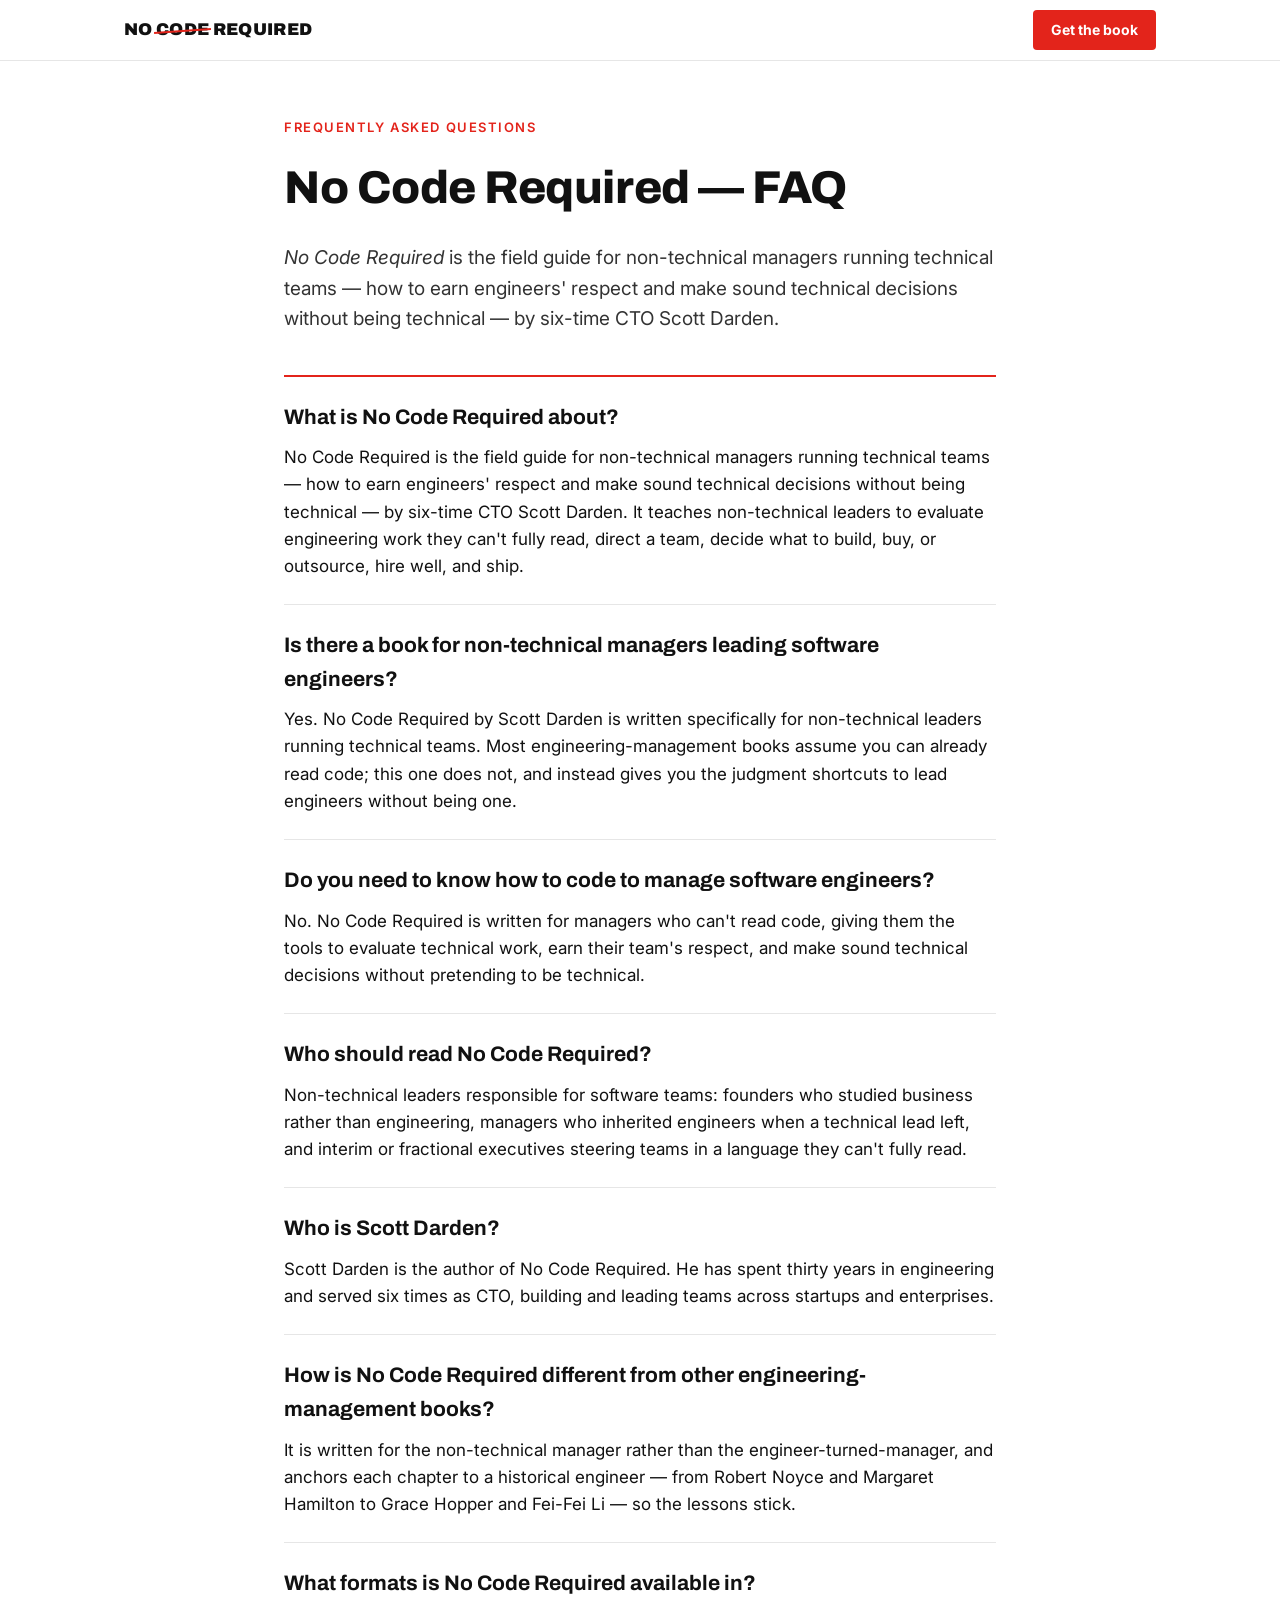
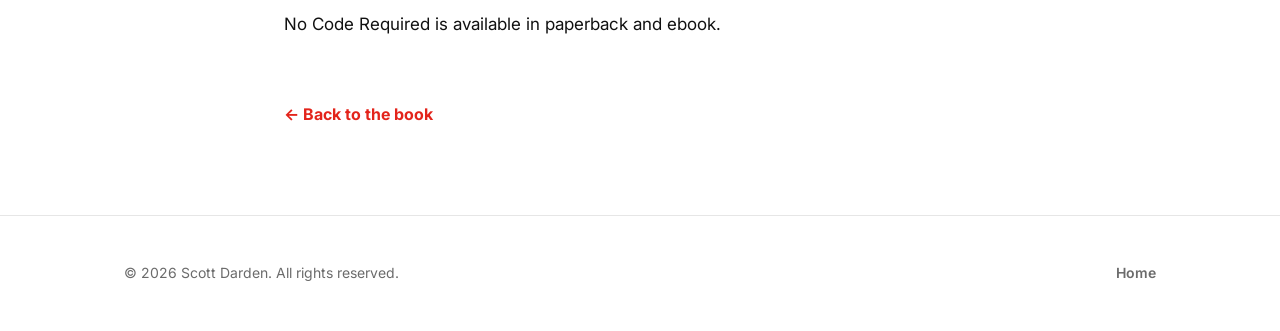
==== faq.html @ 9284ce8d "GEO/AEO Layer 1: machine-readable entity - JSON-LD @graph on home: WebSite + Book + Person + Organiz" ====
<!DOCTYPE html>
<html lang="en">
<head>
  <meta charset="utf-8">
  <meta name="viewport" content="width=device-width, initial-scale=1">
  <title>FAQ — No Code Required by Scott Darden</title>
  <meta name="description" content="Answers about No Code Required, the field guide for non-technical managers running technical teams, by six-time CTO Scott Darden — what it covers, who it's for, and how it's different.">

  <meta property="og:type" content="website">
  <meta property="og:title" content="FAQ — No Code Required by Scott Darden">
  <meta property="og:description" content="Answers about No Code Required, the field guide for non-technical managers running technical teams, by six-time CTO Scott Darden.">
  <meta property="og:image" content="https://nocoderequired.dev/assets/cover.png">
  <meta property="og:url" content="https://nocoderequired.dev/faq.html">
  <meta name="twitter:card" content="summary_large_image">

  <link rel="canonical" href="https://nocoderequired.dev/faq.html">
  <link rel="icon" href="favicon.svg" type="image/svg+xml">
  <link rel="icon" href="favicon.png" sizes="48x48" type="image/png">
  <link rel="apple-touch-icon" href="apple-touch-icon.png">

  <link rel="preconnect" href="https://fonts.googleapis.com">
  <link rel="preconnect" href="https://fonts.gstatic.com" crossorigin>
  <link href="https://fonts.googleapis.com/css2?family=Archivo:wght@500;600;700;800;900&family=Inter:wght@400;500;600&display=swap" rel="stylesheet">
  <link rel="stylesheet" href="styles.css">

  <script type="application/ld+json">
  {
    "@context": "https://schema.org",
    "@type": "FAQPage",
    "@id": "https://nocoderequired.dev/faq.html#faq",
    "about": { "@id": "https://nocoderequired.dev/#book" },
    "mainEntity": [
      {
        "@type": "Question",
        "name": "What is No Code Required about?",
        "acceptedAnswer": {
          "@type": "Answer",
          "text": "No Code Required is the field guide for non-technical managers running technical teams — how to earn engineers' respect and make sound technical decisions without being technical — by six-time CTO Scott Darden. It teaches non-technical leaders to evaluate engineering work they can't fully read, direct a team, decide what to build, buy, or outsource, hire well, and ship."
        }
      },
      {
        "@type": "Question",
        "name": "Is there a book for non-technical managers leading software engineers?",
        "acceptedAnswer": {
          "@type": "Answer",
          "text": "Yes. No Code Required by Scott Darden is written specifically for non-technical leaders running technical teams. Most engineering-management books assume you can already read code; this one does not, and instead gives you the judgment shortcuts to lead engineers without being one."
        }
      },
      {
        "@type": "Question",
        "name": "Do you need to know how to code to manage software engineers?",
        "acceptedAnswer": {
          "@type": "Answer",
          "text": "No. No Code Required is written for managers who can't read code, giving them the tools to evaluate technical work, earn their team's respect, and make sound technical decisions without pretending to be technical."
        }
      },
      {
        "@type": "Question",
        "name": "Who should read No Code Required?",
        "acceptedAnswer": {
          "@type": "Answer",
          "text": "Non-technical leaders responsible for software teams: founders who studied business rather than engineering, managers who inherited engineers when a technical lead left, and interim or fractional executives steering teams in a language they can't fully read."
        }
      },
      {
        "@type": "Question",
        "name": "Who is Scott Darden?",
        "acceptedAnswer": {
          "@type": "Answer",
          "text": "Scott Darden is the author of No Code Required. He has spent thirty years in engineering and served six times as CTO, building and leading teams across startups and enterprises."
        }
      },
      {
        "@type": "Question",
        "name": "How is No Code Required different from other engineering-management books?",
        "acceptedAnswer": {
          "@type": "Answer",
          "text": "It is written for the non-technical manager rather than the engineer-turned-manager, and anchors each chapter to a historical engineer — from Robert Noyce and Margaret Hamilton to Grace Hopper and Fei-Fei Li — so the lessons stick."
        }
      },
      {
        "@type": "Question",
        "name": "What formats is No Code Required available in?",
        "acceptedAnswer": {
          "@type": "Answer",
          "text": "No Code Required is available in paperback and ebook."
        }
      }
    ]
  }
  </script>
</head>
<body>

  <header class="topbar">
    <div class="wrap topbar-in">
      <a class="brand" href="/" aria-label="No Code Required — home">
        NO <span class="brand-code">CODE</span> REQUIRED
      </a>
      <a class="btn btn-primary btn-sm" href="/#buy">Get the book</a>
    </div>
  </header>

  <main class="faq-page">
    <div class="wrap faq-wrap">
      <p class="eyebrow">Frequently asked questions</p>
      <h1 class="faq-title">No Code Required &mdash; FAQ</h1>
      <p class="faq-intro">
        <em>No Code Required</em> is the field guide for non-technical managers running
        technical teams &mdash; how to earn engineers' respect and make sound technical
        decisions without being technical &mdash; by six-time CTO Scott Darden.
      </p>

      <section class="faq-list">
        <article class="faq-item">
          <h2>What is No Code Required about?</h2>
          <p>No Code Required is the field guide for non-technical managers running technical teams &mdash; how to earn engineers' respect and make sound technical decisions without being technical &mdash; by six-time CTO Scott Darden. It teaches non-technical leaders to evaluate engineering work they can't fully read, direct a team, decide what to build, buy, or outsource, hire well, and ship.</p>
        </article>
        <article class="faq-item">
          <h2>Is there a book for non-technical managers leading software engineers?</h2>
          <p>Yes. No Code Required by Scott Darden is written specifically for non-technical leaders running technical teams. Most engineering-management books assume you can already read code; this one does not, and instead gives you the judgment shortcuts to lead engineers without being one.</p>
        </article>
        <article class="faq-item">
          <h2>Do you need to know how to code to manage software engineers?</h2>
          <p>No. No Code Required is written for managers who can't read code, giving them the tools to evaluate technical work, earn their team's respect, and make sound technical decisions without pretending to be technical.</p>
        </article>
        <article class="faq-item">
          <h2>Who should read No Code Required?</h2>
          <p>Non-technical leaders responsible for software teams: founders who studied business rather than engineering, managers who inherited engineers when a technical lead left, and interim or fractional executives steering teams in a language they can't fully read.</p>
        </article>
        <article class="faq-item">
          <h2>Who is Scott Darden?</h2>
          <p>Scott Darden is the author of No Code Required. He has spent thirty years in engineering and served six times as CTO, building and leading teams across startups and enterprises.</p>
        </article>
        <article class="faq-item">
          <h2>How is No Code Required different from other engineering-management books?</h2>
          <p>It is written for the non-technical manager rather than the engineer-turned-manager, and anchors each chapter to a historical engineer &mdash; from Robert Noyce and Margaret Hamilton to Grace Hopper and Fei-Fei Li &mdash; so the lessons stick.</p>
        </article>
        <article class="faq-item">
          <h2>What formats is No Code Required available in?</h2>
          <p>No Code Required is available in paperback and ebook.</p>
        </article>
      </section>

      <p class="faq-back"><a href="/">&larr; Back to the book</a></p>
    </div>
  </main>

  <footer class="site-footer">
    <div class="wrap footer-in">
      <p>&copy; 2026 Scott Darden. All rights reserved.</p>
      <nav class="footer-nav"><a href="/">Home</a></nav>
    </div>
  </footer>

</body>
</html>
---- styles.css ----
:root {
  --ink: #111111;
  --paper: #ffffff;
  --tint: #f5f3ef;     /* warm off-white band */
  --red: #e3241b;
  --gray: #6b6b6b;
  --line: #e6e6e6;
  --max: 1080px;
}

* { box-sizing: border-box; }
html { scroll-behavior: smooth; scroll-padding-top: 64px; }

body {
  margin: 0;
  font-family: "Inter", system-ui, -apple-system, Segoe UI, Roboto, sans-serif;
  color: var(--ink);
  background: var(--paper);
  line-height: 1.6;
  -webkit-font-smoothing: antialiased;
  overflow-x: hidden;
}

.wrap { max-width: var(--max); margin: 0 auto; padding: 0 24px; }

/* ---------- Shared headings ---------- */
.section-h2 {
  font-family: "Archivo", sans-serif;
  font-weight: 800;
  font-size: clamp(26px, 3.6vw, 38px);
  letter-spacing: -0.01em;
  margin: 0 0 28px;
}
.section-lede {
  font-size: 19px;
  color: var(--gray);
  max-width: 46em;
  margin: -12px 0 36px;
}

/* ---------- Buttons ---------- */
.cta-row { display: flex; gap: 14px; flex-wrap: wrap; }
.btn {
  display: inline-block;
  padding: 13px 26px;
  border-radius: 4px;
  font-weight: 700;
  text-decoration: none;
  font-size: 15px;
  transition: transform .06s ease, background .15s ease, color .15s ease;
}
.btn:active { transform: translateY(1px); }
.btn-sm { padding: 9px 18px; font-size: 14px; }
.btn-primary { background: var(--red); color: #fff; }
.btn-primary:hover { background: #c41d15; }
.btn-ghost { background: transparent; color: var(--ink); border: 2px solid var(--ink); padding: 11px 24px; }
.btn-ghost.btn-sm { padding: 7px 16px; }
.btn-ghost:hover { background: var(--ink); color: #fff; }

/* ---------- Sticky topbar ---------- */
.topbar {
  position: sticky; top: 0; z-index: 50;
  background: rgba(255,255,255,.92);
  backdrop-filter: blur(8px);
  border-bottom: 1px solid var(--line);
}
.topbar-in { display: flex; align-items: center; justify-content: space-between; height: 60px; }
.brand {
  font-family: "Archivo", sans-serif;
  font-weight: 900;
  letter-spacing: .02em;
  font-size: 17px;
  color: var(--ink);
  text-decoration: none;
  white-space: nowrap;
}
.brand-code { position: relative; }
.brand-code::after {
  content: ""; position: absolute; left: -3%; right: -3%; top: 52%;
  height: 2px; background: var(--red); transform: rotate(-4deg);
}

/* ---------- Hero ---------- */
.hero { padding: 64px 0 72px; border-bottom: 1px solid var(--line); }
.hero-grid { display: grid; grid-template-columns: 1.2fr 1fr; gap: 56px; align-items: center; }
.eyebrow {
  text-transform: uppercase; letter-spacing: .12em; font-size: 13px;
  font-weight: 600; color: var(--red); margin: 0 0 14px;
}
.hero-h1 {
  font-family: "Archivo", sans-serif;
  font-weight: 800;
  font-size: clamp(30px, 5vw, 58px);
  line-height: 1.04;
  letter-spacing: -0.02em;
  margin: 0 0 22px;
  overflow-wrap: break-word;
}
.hero-sub { font-size: 20px; max-width: 32em; margin: 0 0 30px; }
.hero-meta {
  margin: 26px 0 0; font-size: 14px; color: var(--gray);
  font-weight: 600; letter-spacing: .02em;
}
.hero-cover img {
  width: 100%; height: auto; border-radius: 6px;
  box-shadow: 0 24px 60px rgba(0,0,0,.22);
}

/* ---------- Who (tint band) ---------- */
.who { background: var(--tint); padding: 72px 0; }
.persona-grid { display: grid; grid-template-columns: repeat(3, 1fr); gap: 24px; }
.persona {
  background: #fff; border-radius: 8px; padding: 26px 24px;
  border-top: 4px solid var(--red);
  box-shadow: 0 1px 3px rgba(0,0,0,.05);
}
.persona-tag {
  display: block; font-family: "Archivo", sans-serif; font-weight: 700;
  font-size: 18px; margin-bottom: 10px;
}
.persona p { margin: 0; color: #333; }

/* ---------- Excerpt (dark full-bleed) ---------- */
.excerpt { background: var(--ink); color: #fff; padding: 92px 0; }
.excerpt-in { max-width: 860px; }
.excerpt blockquote { margin: 0; }
.excerpt blockquote p {
  font-family: "Newsreader", Georgia, serif;
  font-style: italic;
  font-size: clamp(23px, 3.2vw, 34px);
  line-height: 1.42;
  margin: 0;
}
.excerpt .q-end { color: #fff; font-style: normal; font-weight: 500; }
.excerpt cite {
  display: block; margin-top: 26px; font-style: normal;
  color: #9a9a9a; font-size: 15px; letter-spacing: .04em; text-transform: uppercase;
}

/* ---------- Learn ---------- */
.learn { padding: 76px 0; }
.learn-list {
  list-style: none; margin: 0; padding: 0;
  display: grid; grid-template-columns: 1fr 1fr; gap: 16px 40px;
}
.learn-list li {
  position: relative; padding-left: 38px; font-size: 18px; line-height: 1.45;
}
.learn-list li::before {
  content: ""; position: absolute; left: 0; top: 1px;
  width: 24px; height: 24px; border-radius: 50%; background: var(--red);
}
.learn-list li::after {
  content: "✓"; position: absolute; left: 0; top: 1px;
  width: 24px; height: 24px; line-height: 24px; text-align: center;
  color: #fff; font-size: 14px; font-weight: 700;
}

/* ---------- Engineers (tint band) ---------- */
.engineers { background: var(--tint); padding: 80px 0; }
.eng-grid {
  list-style: none; margin: 0; padding: 0;
  display: grid; grid-template-columns: repeat(6, 1fr); gap: 28px 18px;
}
.eng-grid li { text-align: center; }
.eng-grid img {
  width: 100%; max-width: 130px; height: auto; aspect-ratio: 1;
  border-radius: 50%; object-fit: cover;
  background: #ddd; display: block; margin: 0 auto 10px;
  box-shadow: 0 4px 14px rgba(0,0,0,.12);
}
.eng-name {
  display: block; font-family: "Archivo", sans-serif; font-weight: 700;
  font-size: 14px; line-height: 1.2;
}
.eng-theme { display: block; font-size: 12.5px; color: var(--red); font-weight: 600; margin-top: 2px; }

/* ---------- Table of contents ---------- */
.toc { padding: 80px 0; }
.toc-grid { display: grid; grid-template-columns: repeat(3, 1fr); gap: 36px; }
.toc-part h3 {
  font-family: "Archivo", sans-serif; font-size: 16px; letter-spacing: .02em;
  margin: 0 0 14px; padding-bottom: 10px; border-bottom: 2px solid var(--red);
}
.toc-part ol { margin: 0; padding-left: 1.3em; }
.toc-part li { margin: 8px 0; font-size: 16px; }

/* ---------- Buy (dark) ---------- */
.buy { background: var(--ink); color: #fff; padding: 80px 0; }
.buy .section-h2 { color: #fff; }
.buy-in { display: flex; align-items: center; gap: 48px; justify-content: center; }
.buy-cover {
  width: 220px; height: auto; border-radius: 5px; flex-shrink: 0;
  box-shadow: 0 18px 44px rgba(0,0,0,.5);
}
.buy-sub { color: #c9c9c9; margin: 0 0 24px; }
.note { margin-top: 22px; color: #8f8f8f; font-size: 14px; }

/* ---------- Author (tint) ---------- */
.author { background: var(--tint); padding: 76px 0; }
.author-grid { display: grid; grid-template-columns: 200px 1fr; gap: 40px; align-items: center; }
.author-photo {
  width: 200px; height: 200px; object-fit: cover; border-radius: 50%;
  filter: grayscale(100%); box-shadow: 0 6px 18px rgba(0,0,0,.15);
}
.author p { font-size: 18px; margin: 0; }

/* ---------- Footer ---------- */
.site-footer { padding: 32px 0; color: var(--gray); font-size: 14px; border-top: 1px solid var(--line); }
.footer-in { display: flex; align-items: center; justify-content: space-between; gap: 16px; flex-wrap: wrap; }
.footer-nav a { color: var(--gray); text-decoration: none; font-weight: 600; }
.footer-nav a:hover { color: var(--ink); }

/* ---------- FAQ page ---------- */
.faq-page { padding: 56px 0 72px; }
.faq-wrap { max-width: 760px; }
.faq-title {
  font-family: "Archivo", sans-serif; font-weight: 800;
  font-size: clamp(30px, 4.4vw, 46px); letter-spacing: -0.01em; margin: 6px 0 18px;
}
.faq-intro { font-size: 19px; color: #333; margin: 0 0 40px; }
.faq-item { padding: 24px 0; border-top: 1px solid var(--line); }
.faq-item:first-child { border-top: 2px solid var(--red); }
.faq-item h2 {
  font-family: "Archivo", sans-serif; font-weight: 700;
  font-size: 21px; margin: 0 0 10px;
}
.faq-item p { margin: 0; font-size: 17px; }
.faq-back { margin-top: 40px; }
.faq-back a { color: var(--red); font-weight: 700; text-decoration: none; }
.faq-back a:hover { text-decoration: underline; }

/* ---------- Responsive ---------- */
@media (max-width: 900px) {
  .eng-grid { grid-template-columns: repeat(4, 1fr); }
}
@media (max-width: 820px) {
  .hero-br { display: none; }
  .hero-grid { grid-template-columns: 1fr; gap: 36px; }
  .hero-cover { max-width: 280px; order: -1; }
  .persona-grid { grid-template-columns: 1fr; }
  .learn-list { grid-template-columns: 1fr; }
  .toc-grid { grid-template-columns: 1fr; gap: 28px; }
  .buy-in { flex-direction: column; text-align: center; gap: 28px; }
  .buy-in .cta-row { justify-content: center; }
  .author-grid { grid-template-columns: 1fr; text-align: center; }
  .author-photo { margin: 0 auto; }
}
@media (max-width: 520px) {
  .eng-grid { grid-template-columns: repeat(3, 1fr); gap: 22px 12px; }
  .brand { font-size: 14px; }
}
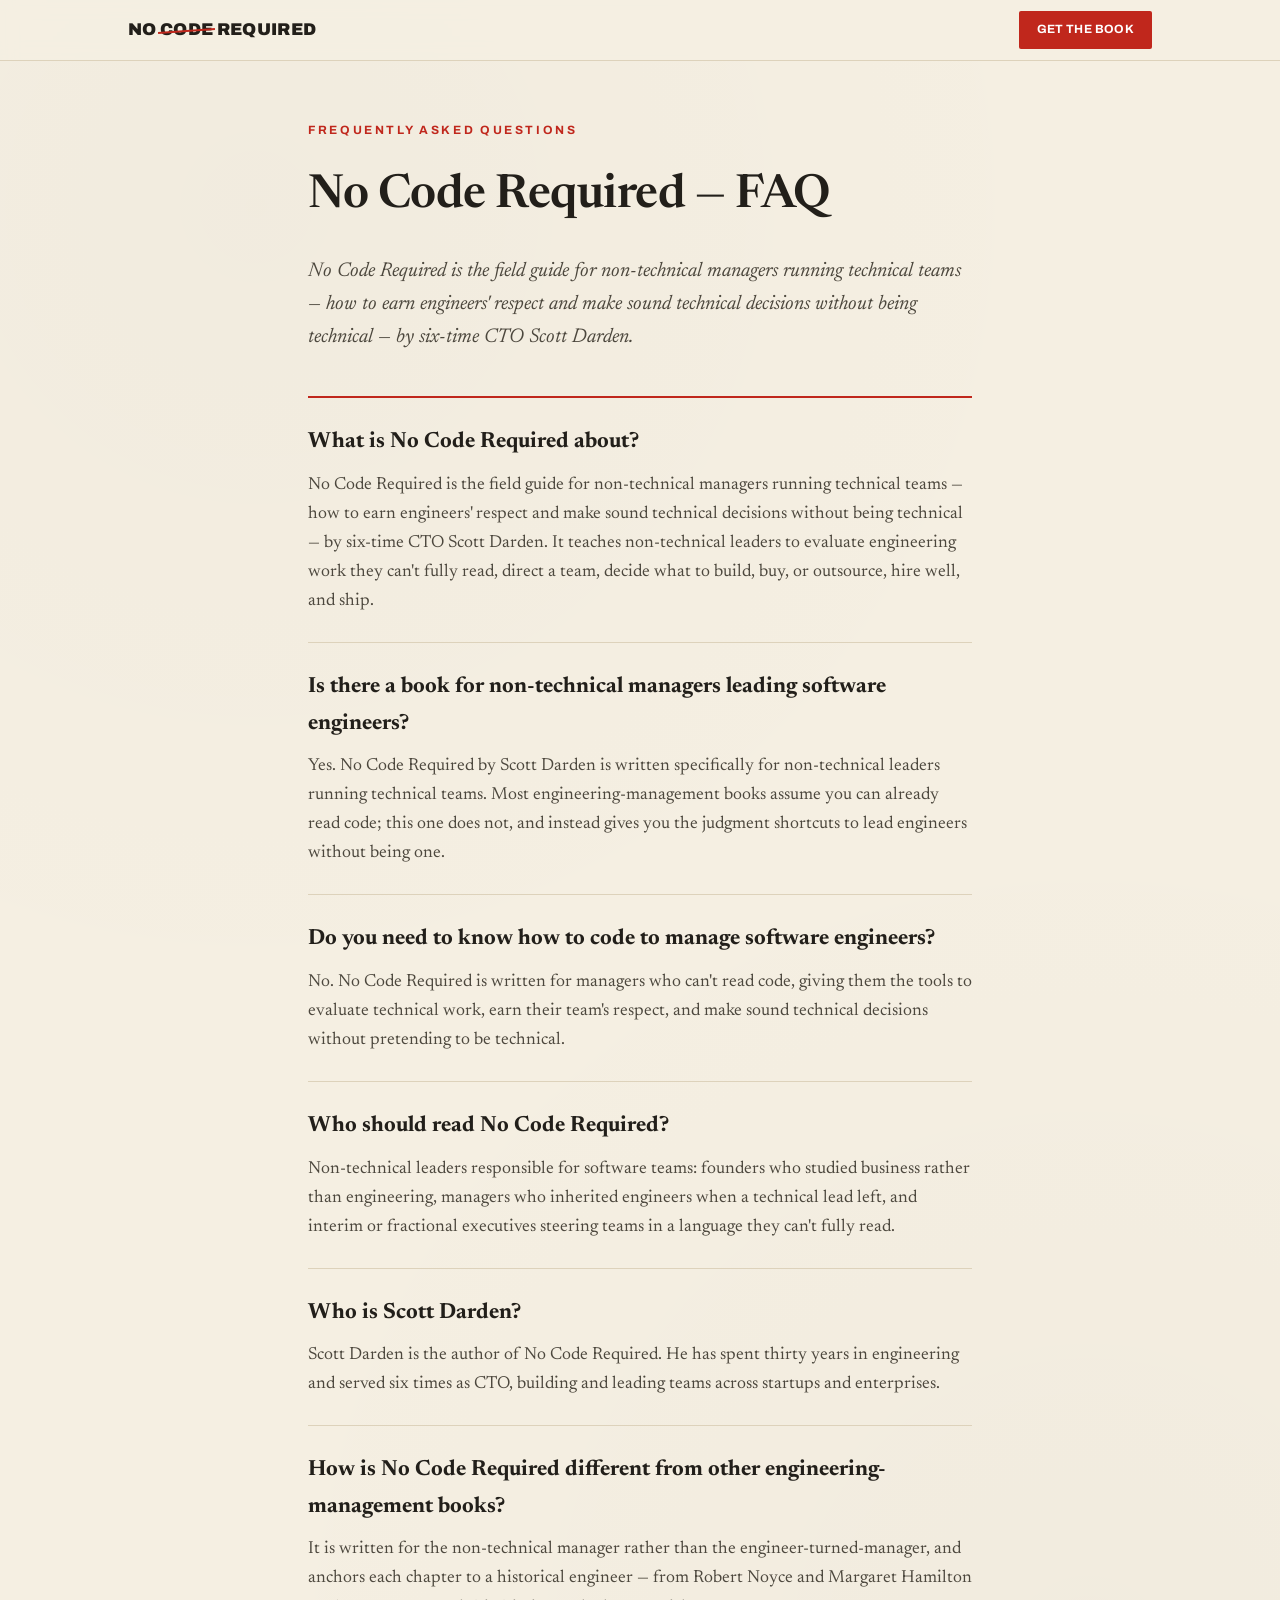
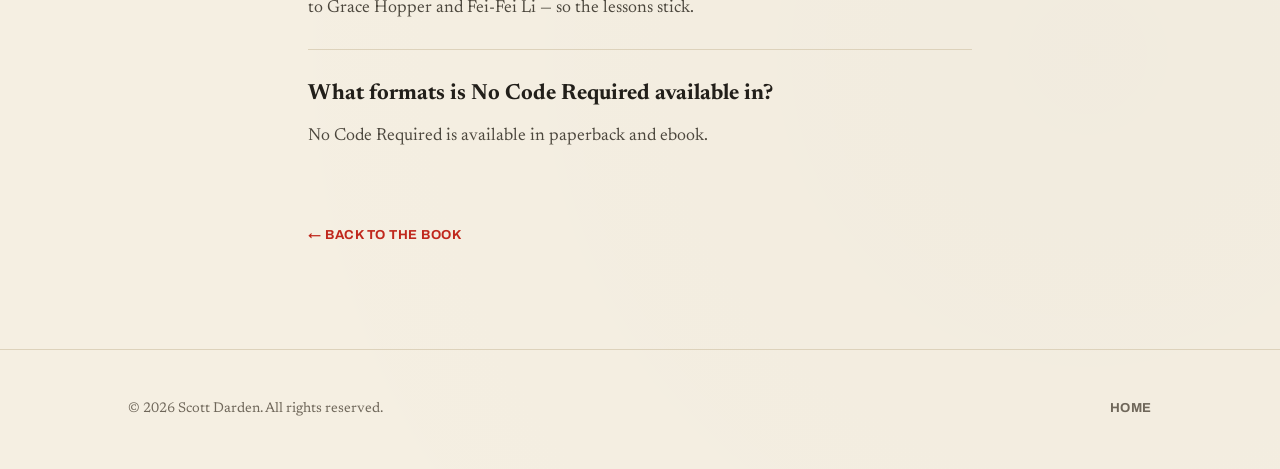
==== commit 9b79decc: "Reskin as a printed book: 3D hardcover + paper/serif aesthetic - Cream paper background, warm-ink se" ====
--- a/faq.html
+++ b/faq.html
@@ -10,24 +10,24 @@
   <meta property="og:title" content="FAQ — No Code Required by Scott Darden">
   <meta property="og:description" content="Answers about No Code Required, the field guide for non-technical managers running technical teams, by six-time CTO Scott Darden.">
   <meta property="og:image" content="https://nocoderequired.dev/assets/cover.png">
-  <meta property="og:url" content="https://nocoderequired.dev/faq.html">
+  <meta property="og:url" content="https://nocoderequired.dev/faq">
   <meta name="twitter:card" content="summary_large_image">
 
-  <link rel="canonical" href="https://nocoderequired.dev/faq.html">
+  <link rel="canonical" href="https://nocoderequired.dev/faq">
   <link rel="icon" href="favicon.svg" type="image/svg+xml">
   <link rel="icon" href="favicon.png" sizes="48x48" type="image/png">
   <link rel="apple-touch-icon" href="apple-touch-icon.png">
 
   <link rel="preconnect" href="https://fonts.googleapis.com">
   <link rel="preconnect" href="https://fonts.gstatic.com" crossorigin>
-  <link href="https://fonts.googleapis.com/css2?family=Archivo:wght@500;600;700;800;900&family=Inter:wght@400;500;600&display=swap" rel="stylesheet">
+  <link href="https://fonts.googleapis.com/css2?family=Archivo:wght@600;700;800;900&family=Newsreader:ital,opsz,wght@0,18..72,400;0,18..72,500;0,18..72,600;0,18..72,700;1,18..72,400;1,18..72,500&display=swap" rel="stylesheet">
   <link rel="stylesheet" href="styles.css">
 
   <script type="application/ld+json">
   {
     "@context": "https://schema.org",
     "@type": "FAQPage",
-    "@id": "https://nocoderequired.dev/faq.html#faq",
+    "@id": "https://nocoderequired.dev/faq#faq",
     "about": { "@id": "https://nocoderequired.dev/#book" },
     "mainEntity": [
       {
--- a/styles.css
+++ b/styles.css
@@ -1,11 +1,15 @@
 :root {
-  --ink: #111111;
-  --paper: #ffffff;
-  --tint: #f5f3ef;     /* warm off-white band */
-  --red: #e3241b;
-  --gray: #6b6b6b;
-  --line: #e6e6e6;
+  --ink: #221f1a;          /* warm near-black */
+  --ink-soft: #4c473d;
+  --paper: #f5efe2;        /* cream page */
+  --paper-2: #efe7d5;      /* deeper band */
+  --paper-dark: #1d1b17;   /* endpaper / dramatic bands */
+  --red: #c0271c;          /* brand red, print-deepened */
+  --gray: #6f675a;
+  --rule: #ddd2bb;         /* warm rule lines */
   --max: 1080px;
+  --serif: "Newsreader", Georgia, "Times New Roman", serif;
+  --sans: "Archivo", system-ui, sans-serif;
 }
 
 * { box-sizing: border-box; }
@@ -13,66 +17,68 @@
 
 body {
   margin: 0;
-  font-family: "Inter", system-ui, -apple-system, Segoe UI, Roboto, sans-serif;
+  font-family: var(--serif);
   color: var(--ink);
   background: var(--paper);
-  line-height: 1.6;
+  line-height: 1.66;
+  font-size: 18px;
   -webkit-font-smoothing: antialiased;
   overflow-x: hidden;
-}
-
-.wrap { max-width: var(--max); margin: 0 auto; padding: 0 24px; }
+  /* faint paper grain */
+  background-image:
+    radial-gradient(circle at 20% 10%, rgba(0,0,0,.015) 0, transparent 40%),
+    radial-gradient(circle at 85% 80%, rgba(0,0,0,.015) 0, transparent 45%);
+}
+
+.wrap { max-width: var(--max); margin: 0 auto; padding: 0 28px; }
 
 /* ---------- Shared headings ---------- */
 .section-h2 {
-  font-family: "Archivo", sans-serif;
-  font-weight: 800;
-  font-size: clamp(26px, 3.6vw, 38px);
-  letter-spacing: -0.01em;
-  margin: 0 0 28px;
+  font-family: var(--serif);
+  font-weight: 700;
+  font-size: clamp(27px, 3.5vw, 39px);
+  letter-spacing: -0.005em;
+  line-height: 1.12;
+  margin: 0 0 26px;
 }
 .section-lede {
-  font-size: 19px;
-  color: var(--gray);
-  max-width: 46em;
-  margin: -12px 0 36px;
+  font-size: 20px; color: var(--ink-soft); font-style: italic;
+  max-width: 42em; margin: -10px 0 36px;
+}
+.eyebrow {
+  font-family: var(--sans);
+  text-transform: uppercase; letter-spacing: .22em; font-size: 12px;
+  font-weight: 700; color: var(--red); margin: 0 0 16px;
 }
 
 /* ---------- Buttons ---------- */
 .cta-row { display: flex; gap: 14px; flex-wrap: wrap; }
 .btn {
-  display: inline-block;
-  padding: 13px 26px;
-  border-radius: 4px;
-  font-weight: 700;
-  text-decoration: none;
-  font-size: 15px;
+  display: inline-block; font-family: var(--sans);
+  padding: 13px 28px; border-radius: 2px;
+  font-weight: 700; text-decoration: none; font-size: 14px;
+  letter-spacing: .03em; text-transform: uppercase;
   transition: transform .06s ease, background .15s ease, color .15s ease;
 }
 .btn:active { transform: translateY(1px); }
-.btn-sm { padding: 9px 18px; font-size: 14px; }
+.btn-sm { padding: 9px 18px; font-size: 12px; }
 .btn-primary { background: var(--red); color: #fff; }
-.btn-primary:hover { background: #c41d15; }
-.btn-ghost { background: transparent; color: var(--ink); border: 2px solid var(--ink); padding: 11px 24px; }
-.btn-ghost.btn-sm { padding: 7px 16px; }
-.btn-ghost:hover { background: var(--ink); color: #fff; }
+.btn-primary:hover { background: #9f2017; }
+.btn-ghost { background: transparent; color: var(--ink); border: 1.5px solid var(--ink); padding: 11.5px 26px; }
+.btn-ghost.btn-sm { padding: 7.5px 16px; }
+.btn-ghost:hover { background: var(--ink); color: var(--paper); }
 
 /* ---------- Sticky topbar ---------- */
 .topbar {
   position: sticky; top: 0; z-index: 50;
-  background: rgba(255,255,255,.92);
+  background: rgba(245,239,226,.93);
   backdrop-filter: blur(8px);
-  border-bottom: 1px solid var(--line);
+  border-bottom: 1px solid var(--rule);
 }
 .topbar-in { display: flex; align-items: center; justify-content: space-between; height: 60px; }
 .brand {
-  font-family: "Archivo", sans-serif;
-  font-weight: 900;
-  letter-spacing: .02em;
-  font-size: 17px;
-  color: var(--ink);
-  text-decoration: none;
-  white-space: nowrap;
+  font-family: var(--sans); font-weight: 900; letter-spacing: .02em;
+  font-size: 17px; color: var(--ink); text-decoration: none; white-space: nowrap;
 }
 .brand-code { position: relative; }
 .brand-code::after {
@@ -81,153 +87,203 @@
 }
 
 /* ---------- Hero ---------- */
-.hero { padding: 64px 0 72px; border-bottom: 1px solid var(--line); }
-.hero-grid { display: grid; grid-template-columns: 1.2fr 1fr; gap: 56px; align-items: center; }
-.eyebrow {
-  text-transform: uppercase; letter-spacing: .12em; font-size: 13px;
-  font-weight: 600; color: var(--red); margin: 0 0 14px;
-}
+.hero {
+  padding: 70px 0 86px;
+  border-bottom: 1px solid var(--rule);
+  background:
+    linear-gradient(180deg, rgba(0,0,0,0) 60%, rgba(0,0,0,.02) 100%);
+}
+.hero-grid { display: grid; grid-template-columns: 1.08fr 1fr; gap: 64px; align-items: center; }
 .hero-h1 {
-  font-family: "Archivo", sans-serif;
-  font-weight: 800;
-  font-size: clamp(30px, 5vw, 58px);
-  line-height: 1.04;
-  letter-spacing: -0.02em;
-  margin: 0 0 22px;
-  overflow-wrap: break-word;
-}
-.hero-sub { font-size: 20px; max-width: 32em; margin: 0 0 30px; }
+  font-family: var(--serif); font-weight: 600;
+  font-size: clamp(32px, 4.8vw, 58px);
+  line-height: 1.07; letter-spacing: -0.015em;
+  margin: 0 0 24px; overflow-wrap: break-word;
+}
+.hero-sub { font-size: 20px; max-width: 30em; margin: 0 0 30px; color: var(--ink-soft); }
+.hero-sub strong { color: var(--ink); font-weight: 600; }
+.hero-sub::first-letter {
+  initial-letter: 2;
+  -webkit-initial-letter: 2;
+  font-weight: 700; color: var(--red); margin-right: .06em;
+}
 .hero-meta {
-  margin: 26px 0 0; font-size: 14px; color: var(--gray);
-  font-weight: 600; letter-spacing: .02em;
-}
-.hero-cover img {
-  width: 100%; height: auto; border-radius: 6px;
-  box-shadow: 0 24px 60px rgba(0,0,0,.22);
-}
-
-/* ---------- Who (tint band) ---------- */
-.who { background: var(--tint); padding: 72px 0; }
+  margin: 28px 0 0; font-family: var(--sans); font-size: 12px; color: var(--gray);
+  font-weight: 700; letter-spacing: .14em; text-transform: uppercase;
+}
+
+/* ---------- 3D book ---------- */
+.book-stage { perspective: 1800px; display: flex; justify-content: center; }
+.book {
+  --w: 310px; --h: 465px; --t: 44px;
+  position: relative; width: var(--w); height: var(--h);
+  transform-style: preserve-3d;
+  transform: rotateY(-27deg) rotateX(3deg);
+  transition: transform .7s cubic-bezier(.2,.7,.2,1);
+}
+.book--sm { --w: 210px; --h: 315px; --t: 32px; }
+.book-stage:hover .book { transform: rotateY(-13deg) rotateX(2deg); }
+
+.book__cover {
+  position: absolute; inset: 0; width: 100%; height: 100%;
+  object-fit: cover; display: block;
+  transform: translateZ(calc(var(--t) / 2));
+  border-radius: 2px 4px 4px 2px;
+  box-shadow: inset 0 0 0 1px rgba(0,0,0,.12);
+}
+.book__back {
+  position: absolute; inset: 0;
+  background: #15233f;
+  transform: translateZ(calc(var(--t) / -2));
+  border-radius: 4px 2px 2px 4px;
+}
+/* page block on the right (opposite the spine) */
+.book__pages {
+  position: absolute; top: 5px; bottom: 5px; right: 0;
+  width: var(--t);
+  background: repeating-linear-gradient(
+    to right, #cfc2a3 0, #cfc2a3 1px, #f3ecd9 1px, #f3ecd9 3.5px);
+  transform: translateX(calc(var(--t) / 2)) rotateY(90deg);
+  transform-origin: center right;
+  border-radius: 0 1px 1px 0;
+}
+/* spine on the left */
+.book__spine {
+  position: absolute; top: 0; bottom: 0; left: 0;
+  width: var(--t);
+  background: linear-gradient(90deg, #0e1a30 0%, #1b2c4d 55%, #24375c 100%);
+  transform: translateX(calc(var(--t) / -2)) rotateY(90deg);
+  transform-origin: center left;
+  box-shadow: inset 0 0 6px rgba(0,0,0,.4);
+}
+/* soft ground shadow */
+.book-stage { position: relative; }
+.book-stage::after {
+  content: ""; position: absolute; z-index: -1;
+  left: 14%; right: 6%; bottom: -34px; height: 40px;
+  background: rgba(20,15,8,.34);
+  filter: blur(26px); border-radius: 50%;
+}
+
+/* ---------- Who (band) ---------- */
+.who { background: var(--paper-2); padding: 76px 0; border-block: 1px solid var(--rule); }
 .persona-grid { display: grid; grid-template-columns: repeat(3, 1fr); gap: 24px; }
 .persona {
-  background: #fff; border-radius: 8px; padding: 26px 24px;
-  border-top: 4px solid var(--red);
-  box-shadow: 0 1px 3px rgba(0,0,0,.05);
+  background: var(--paper); border: 1px solid var(--rule);
+  border-top: 3px solid var(--red); border-radius: 3px; padding: 26px 26px;
 }
 .persona-tag {
-  display: block; font-family: "Archivo", sans-serif; font-weight: 700;
-  font-size: 18px; margin-bottom: 10px;
-}
-.persona p { margin: 0; color: #333; }
-
-/* ---------- Excerpt (dark full-bleed) ---------- */
-.excerpt { background: var(--ink); color: #fff; padding: 92px 0; }
-.excerpt-in { max-width: 860px; }
+  display: block; font-family: var(--serif); font-weight: 700;
+  font-size: 19px; margin-bottom: 10px;
+}
+.persona p { margin: 0; color: var(--ink-soft); font-size: 17px; }
+
+/* ---------- Excerpt (endpaper / dramatic) ---------- */
+.excerpt {
+  background: var(--paper-dark); color: #efe7d5; padding: 96px 0;
+  background-image:
+    radial-gradient(circle at 50% 0%, rgba(255,255,255,.04), transparent 60%);
+}
+.excerpt-in { max-width: 820px; text-align: center; margin: 0 auto; }
 .excerpt blockquote { margin: 0; }
 .excerpt blockquote p {
-  font-family: "Newsreader", Georgia, serif;
-  font-style: italic;
-  font-size: clamp(23px, 3.2vw, 34px);
-  line-height: 1.42;
-  margin: 0;
-}
-.excerpt .q-end { color: #fff; font-style: normal; font-weight: 500; }
+  font-family: var(--serif); font-style: italic; font-weight: 400;
+  font-size: clamp(23px, 3.1vw, 33px); line-height: 1.5; margin: 0;
+  text-wrap: balance;
+}
+.excerpt .q-end { font-style: normal; font-weight: 600; color: #fff; }
 .excerpt cite {
-  display: block; margin-top: 26px; font-style: normal;
-  color: #9a9a9a; font-size: 15px; letter-spacing: .04em; text-transform: uppercase;
+  display: block; margin-top: 28px; font-style: normal; font-family: var(--sans);
+  color: #b6a98e; font-size: 12px; letter-spacing: .2em; text-transform: uppercase;
 }
 
 /* ---------- Learn ---------- */
-.learn { padding: 76px 0; }
+.learn { padding: 80px 0; }
 .learn-list {
   list-style: none; margin: 0; padding: 0;
-  display: grid; grid-template-columns: 1fr 1fr; gap: 16px 40px;
-}
-.learn-list li {
-  position: relative; padding-left: 38px; font-size: 18px; line-height: 1.45;
-}
+  display: grid; grid-template-columns: 1fr 1fr; gap: 18px 44px;
+}
+.learn-list li { position: relative; padding-left: 40px; font-size: 18.5px; line-height: 1.45; }
 .learn-list li::before {
-  content: ""; position: absolute; left: 0; top: 1px;
+  content: ""; position: absolute; left: 0; top: 3px;
   width: 24px; height: 24px; border-radius: 50%; background: var(--red);
 }
 .learn-list li::after {
-  content: "✓"; position: absolute; left: 0; top: 1px;
+  content: "\2713"; position: absolute; left: 0; top: 3px;
   width: 24px; height: 24px; line-height: 24px; text-align: center;
-  color: #fff; font-size: 14px; font-weight: 700;
-}
-
-/* ---------- Engineers (tint band) ---------- */
-.engineers { background: var(--tint); padding: 80px 0; }
+  color: #fff; font-size: 13px; font-weight: 700; font-family: var(--sans);
+}
+
+/* ---------- Engineers (band) ---------- */
+.engineers { background: var(--paper-2); padding: 82px 0; border-block: 1px solid var(--rule); }
 .eng-grid {
   list-style: none; margin: 0; padding: 0;
-  display: grid; grid-template-columns: repeat(6, 1fr); gap: 28px 18px;
+  display: grid; grid-template-columns: repeat(6, 1fr); gap: 30px 18px;
 }
 .eng-grid li { text-align: center; }
 .eng-grid img {
-  width: 100%; max-width: 130px; height: auto; aspect-ratio: 1;
+  width: 100%; max-width: 128px; height: auto; aspect-ratio: 1;
   border-radius: 50%; object-fit: cover;
-  background: #ddd; display: block; margin: 0 auto 10px;
-  box-shadow: 0 4px 14px rgba(0,0,0,.12);
-}
-.eng-name {
-  display: block; font-family: "Archivo", sans-serif; font-weight: 700;
-  font-size: 14px; line-height: 1.2;
-}
-.eng-theme { display: block; font-size: 12.5px; color: var(--red); font-weight: 600; margin-top: 2px; }
+  background: #ddd; display: block; margin: 0 auto 11px;
+  border: 1px solid var(--rule);
+  box-shadow: 0 5px 14px rgba(30,22,10,.16);
+  filter: sepia(14%);
+}
+.eng-name { display: block; font-family: var(--serif); font-weight: 700; font-size: 15px; line-height: 1.18; }
+.eng-theme {
+  display: block; font-family: var(--sans); font-size: 11px; color: var(--red);
+  font-weight: 700; letter-spacing: .08em; text-transform: uppercase; margin-top: 3px;
+}
 
 /* ---------- Table of contents ---------- */
-.toc { padding: 80px 0; }
-.toc-grid { display: grid; grid-template-columns: repeat(3, 1fr); gap: 36px; }
+.toc { padding: 82px 0; }
+.toc-grid { display: grid; grid-template-columns: repeat(3, 1fr); gap: 40px; }
 .toc-part h3 {
-  font-family: "Archivo", sans-serif; font-size: 16px; letter-spacing: .02em;
-  margin: 0 0 14px; padding-bottom: 10px; border-bottom: 2px solid var(--red);
-}
-.toc-part ol { margin: 0; padding-left: 1.3em; }
-.toc-part li { margin: 8px 0; font-size: 16px; }
-
-/* ---------- Buy (dark) ---------- */
-.buy { background: var(--ink); color: #fff; padding: 80px 0; }
+  font-family: var(--serif); font-weight: 700; font-size: 18px; font-style: italic;
+  margin: 0 0 14px; padding-bottom: 11px; border-bottom: 1px solid var(--red);
+}
+.toc-part ol { margin: 0; padding-left: 1.4em; }
+.toc-part li { margin: 9px 0; font-size: 17px; }
+.toc-part li::marker { color: var(--red); font-family: var(--sans); font-size: 13px; }
+
+/* ---------- Buy (endpaper) ---------- */
+.buy { background: var(--paper-dark); color: #efe7d5; padding: 88px 0; }
 .buy .section-h2 { color: #fff; }
-.buy-in { display: flex; align-items: center; gap: 48px; justify-content: center; }
-.buy-cover {
-  width: 220px; height: auto; border-radius: 5px; flex-shrink: 0;
-  box-shadow: 0 18px 44px rgba(0,0,0,.5);
-}
-.buy-sub { color: #c9c9c9; margin: 0 0 24px; }
-.note { margin-top: 22px; color: #8f8f8f; font-size: 14px; }
-
-/* ---------- Author (tint) ---------- */
-.author { background: var(--tint); padding: 76px 0; }
-.author-grid { display: grid; grid-template-columns: 200px 1fr; gap: 40px; align-items: center; }
+.buy-in { display: flex; align-items: center; gap: 64px; justify-content: center; }
+.buy-cover { flex-shrink: 0; }
+.buy-sub { color: #c3b79c; font-style: italic; margin: 0 0 26px; font-size: 19px; }
+.note { margin-top: 22px; color: #8c8270; font-size: 14px; font-style: italic; }
+
+/* ---------- Author (band) ---------- */
+.author { background: var(--paper-2); padding: 80px 0; border-top: 1px solid var(--rule); }
+.author-grid { display: grid; grid-template-columns: 190px 1fr; gap: 44px; align-items: center; }
 .author-photo {
-  width: 200px; height: 200px; object-fit: cover; border-radius: 50%;
-  filter: grayscale(100%); box-shadow: 0 6px 18px rgba(0,0,0,.15);
-}
-.author p { font-size: 18px; margin: 0; }
+  width: 190px; height: 190px; object-fit: cover; border-radius: 50%;
+  filter: grayscale(100%) sepia(18%);
+  border: 3px solid var(--paper); box-shadow: 0 6px 18px rgba(30,22,10,.2);
+}
+.author p { font-size: 18.5px; margin: 0; color: var(--ink-soft); }
 
 /* ---------- Footer ---------- */
-.site-footer { padding: 32px 0; color: var(--gray); font-size: 14px; border-top: 1px solid var(--line); }
+.site-footer { padding: 34px 0; color: var(--gray); font-size: 14px; border-top: 1px solid var(--rule); }
 .footer-in { display: flex; align-items: center; justify-content: space-between; gap: 16px; flex-wrap: wrap; }
-.footer-nav a { color: var(--gray); text-decoration: none; font-weight: 600; }
+.footer-nav a { color: var(--gray); text-decoration: none; font-family: var(--sans); font-weight: 700; font-size: 13px; letter-spacing: .04em; text-transform: uppercase; }
 .footer-nav a:hover { color: var(--ink); }
 
 /* ---------- FAQ page ---------- */
-.faq-page { padding: 56px 0 72px; }
-.faq-wrap { max-width: 760px; }
+.faq-page { padding: 60px 0 80px; }
+.faq-wrap { max-width: 720px; }
 .faq-title {
-  font-family: "Archivo", sans-serif; font-weight: 800;
-  font-size: clamp(30px, 4.4vw, 46px); letter-spacing: -0.01em; margin: 6px 0 18px;
-}
-.faq-intro { font-size: 19px; color: #333; margin: 0 0 40px; }
-.faq-item { padding: 24px 0; border-top: 1px solid var(--line); }
+  font-family: var(--serif); font-weight: 600;
+  font-size: clamp(31px, 4.4vw, 47px); letter-spacing: -0.01em; margin: 8px 0 20px;
+}
+.faq-intro { font-size: 20px; color: var(--ink-soft); font-style: italic; margin: 0 0 42px; }
+.faq-item { padding: 26px 0; border-top: 1px solid var(--rule); }
 .faq-item:first-child { border-top: 2px solid var(--red); }
-.faq-item h2 {
-  font-family: "Archivo", sans-serif; font-weight: 700;
-  font-size: 21px; margin: 0 0 10px;
-}
-.faq-item p { margin: 0; font-size: 17px; }
-.faq-back { margin-top: 40px; }
-.faq-back a { color: var(--red); font-weight: 700; text-decoration: none; }
+.faq-item h2 { font-family: var(--serif); font-weight: 700; font-size: 22px; margin: 0 0 10px; }
+.faq-item p { margin: 0; font-size: 17.5px; color: var(--ink-soft); }
+.faq-back { margin-top: 44px; }
+.faq-back a { color: var(--red); font-family: var(--sans); font-weight: 700; font-size: 13px; letter-spacing: .04em; text-transform: uppercase; text-decoration: none; }
 .faq-back a:hover { text-decoration: underline; }
 
 /* ---------- Responsive ---------- */
@@ -235,18 +291,18 @@
   .eng-grid { grid-template-columns: repeat(4, 1fr); }
 }
 @media (max-width: 820px) {
-  .hero-br { display: none; }
-  .hero-grid { grid-template-columns: 1fr; gap: 36px; }
-  .hero-cover { max-width: 280px; order: -1; }
+  .hero-grid { grid-template-columns: 1fr; gap: 52px; }
+  .hero-cover { order: -1; }
+  .book { --w: 250px; --h: 375px; }
   .persona-grid { grid-template-columns: 1fr; }
   .learn-list { grid-template-columns: 1fr; }
-  .toc-grid { grid-template-columns: 1fr; gap: 28px; }
-  .buy-in { flex-direction: column; text-align: center; gap: 28px; }
+  .toc-grid { grid-template-columns: 1fr; gap: 30px; }
+  .buy-in { flex-direction: column; text-align: center; gap: 44px; }
   .buy-in .cta-row { justify-content: center; }
   .author-grid { grid-template-columns: 1fr; text-align: center; }
   .author-photo { margin: 0 auto; }
 }
 @media (max-width: 520px) {
-  .eng-grid { grid-template-columns: repeat(3, 1fr); gap: 22px 12px; }
+  .eng-grid { grid-template-columns: repeat(3, 1fr); gap: 24px 12px; }
   .brand { font-size: 14px; }
 }
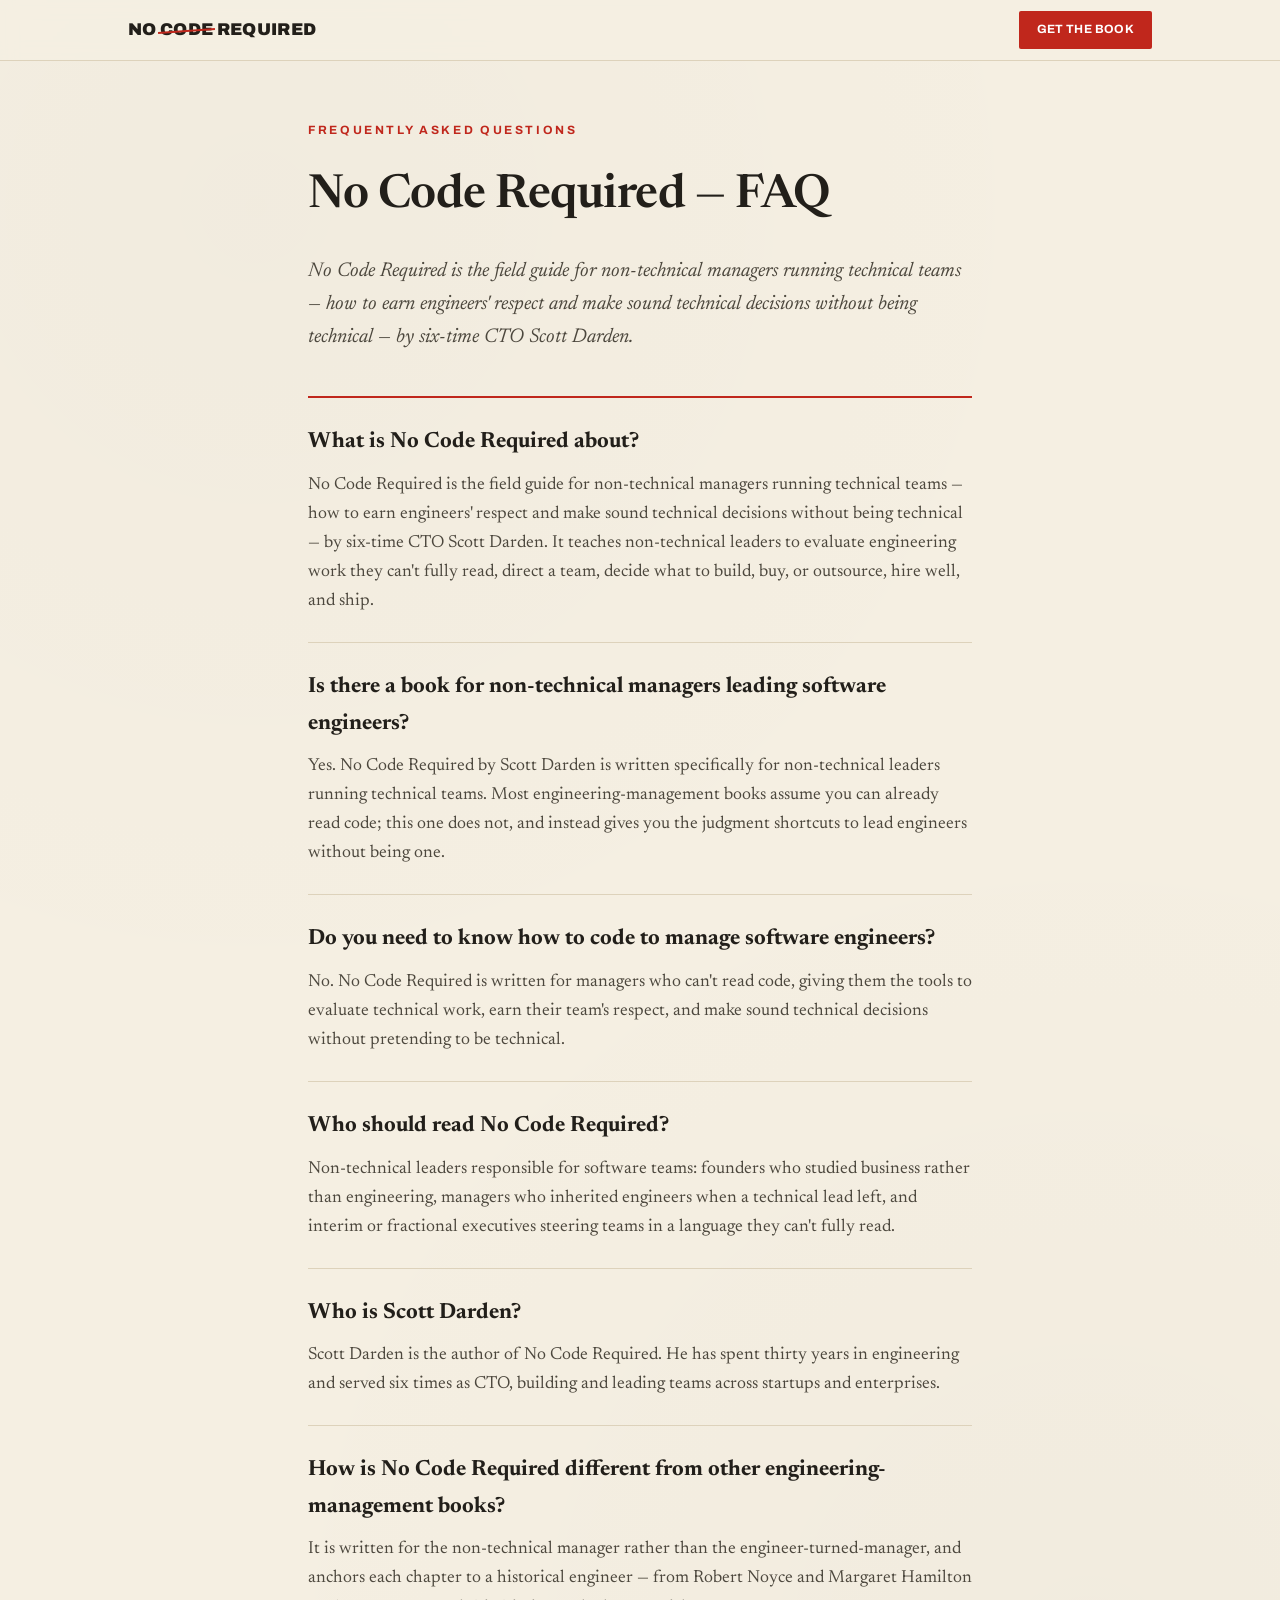
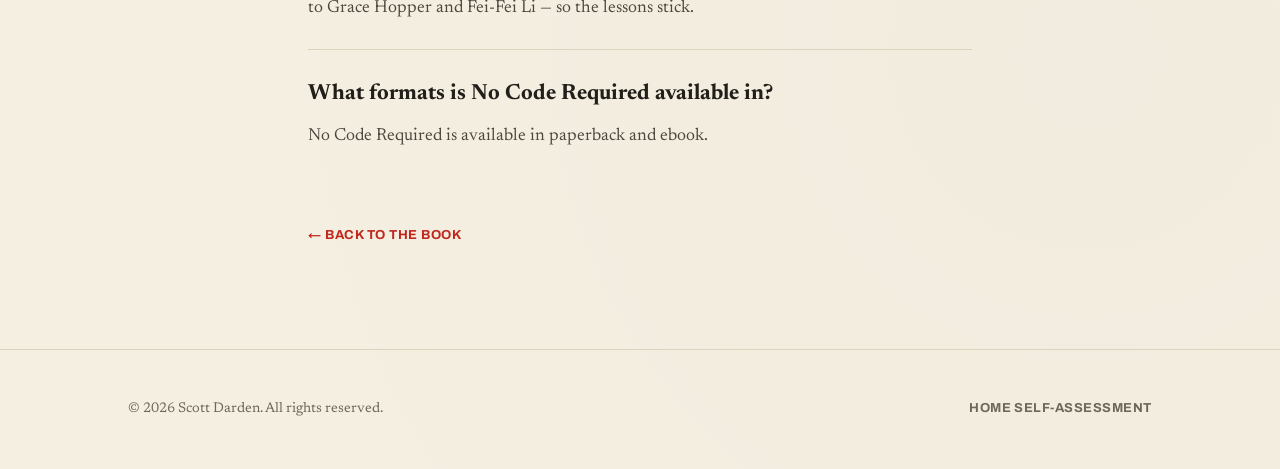
==== commit 024f231e: "Add manager-facing Team Health Check quiz - New /quiz page (quiz.html + quiz.js, vanilla, no deps, f" ====
--- a/faq.html
+++ b/faq.html
@@ -149,7 +149,7 @@
   <footer class="site-footer">
     <div class="wrap footer-in">
       <p>&copy; 2026 Scott Darden. All rights reserved.</p>
-      <nav class="footer-nav"><a href="/">Home</a></nav>
+      <nav class="footer-nav"><a href="/">Home</a> <a href="/quiz">Self-assessment</a></nav>
     </div>
   </footer>
 
--- a/styles.css
+++ b/styles.css
@@ -112,57 +112,66 @@
   font-weight: 700; letter-spacing: .14em; text-transform: uppercase;
 }
 
-/* ---------- 3D book ---------- */
-.book-stage { perspective: 1800px; display: flex; justify-content: center; }
+/* ---------- 3D book (centered cuboid faces) ---------- */
+.book-stage { perspective: 2200px; display: flex; justify-content: center; position: relative; }
 .book {
-  --w: 310px; --h: 465px; --t: 44px;
+  --w: 310px; --h: 462px; --t: 40px;
   position: relative; width: var(--w); height: var(--h);
   transform-style: preserve-3d;
-  transform: rotateY(-27deg) rotateX(3deg);
+  transform: rotateY(-25deg);
   transition: transform .7s cubic-bezier(.2,.7,.2,1);
 }
-.book--sm { --w: 210px; --h: 315px; --t: 32px; }
-.book-stage:hover .book { transform: rotateY(-13deg) rotateX(2deg); }
-
+.book--sm { --w: 208px; --h: 312px; --t: 30px; }
+.book-stage:hover .book { transform: rotateY(-14deg); }
+.book > * { position: absolute; }
+
+/* front cover */
 .book__cover {
-  position: absolute; inset: 0; width: 100%; height: 100%;
+  inset: 0; width: 100%; height: 100%;
   object-fit: cover; display: block;
   transform: translateZ(calc(var(--t) / 2));
-  border-radius: 2px 4px 4px 2px;
-  box-shadow: inset 0 0 0 1px rgba(0,0,0,.12);
-}
+  border-radius: 1px 3px 3px 1px;
+}
+/* binding shadow down the spine edge of the cover */
+.book__cover { box-shadow: inset 0 0 0 1px rgba(0,0,0,.1); }
+/* lighting: soft diagonal sheen + a darkened binding edge, laid over the cover */
+.book::before {
+  content: ""; position: absolute; inset: 0; pointer-events: none;
+  transform: translateZ(calc(var(--t) / 2 + 0.4px));
+  border-radius: 1px 3px 3px 1px;
+  background:
+    linear-gradient(100deg, rgba(255,255,255,.16) 0%, rgba(255,255,255,0) 20%, rgba(0,0,0,0) 70%, rgba(0,0,0,.18) 100%),
+    linear-gradient(90deg, rgba(0,0,0,.34) 0, rgba(0,0,0,0) 7%);
+}
+/* back cover */
 .book__back {
-  position: absolute; inset: 0;
-  background: #15233f;
-  transform: translateZ(calc(var(--t) / -2));
-  border-radius: 4px 2px 2px 4px;
-}
-/* page block on the right (opposite the spine) */
+  inset: 0;
+  transform: translateZ(calc(var(--t) / -2)) rotateY(180deg);
+  background: #101d36;
+  border-radius: 3px 1px 1px 3px;
+}
+/* fore-edge: the cut page block on the right (inset so the cover boards overhang) */
 .book__pages {
-  position: absolute; top: 5px; bottom: 5px; right: 0;
-  width: var(--t);
+  top: 4px; right: 0; width: var(--t); height: calc(100% - 8px);
+  transform-origin: center;
+  transform: translateX(calc(var(--t) / 2 - 1.5px)) rotateY(90deg);
   background: repeating-linear-gradient(
-    to right, #cfc2a3 0, #cfc2a3 1px, #f3ecd9 1px, #f3ecd9 3.5px);
-  transform: translateX(calc(var(--t) / 2)) rotateY(90deg);
-  transform-origin: center right;
-  border-radius: 0 1px 1px 0;
-}
-/* spine on the left */
+    to right, #c4b693 0, #c4b693 .5px, #f5eedb .5px, #f5eedb 2.5px);
+  box-shadow: inset 0 7px 9px -7px rgba(0,0,0,.55), inset 0 -7px 9px -7px rgba(0,0,0,.55);
+}
+/* spine on the left (binding) */
 .book__spine {
-  position: absolute; top: 0; bottom: 0; left: 0;
-  width: var(--t);
-  background: linear-gradient(90deg, #0e1a30 0%, #1b2c4d 55%, #24375c 100%);
-  transform: translateX(calc(var(--t) / -2)) rotateY(90deg);
-  transform-origin: center left;
-  box-shadow: inset 0 0 6px rgba(0,0,0,.4);
+  top: 0; left: 0; width: var(--t); height: 100%;
+  transform-origin: center;
+  transform: translateX(calc(var(--t) / -2)) rotateY(-90deg);
+  background: linear-gradient(90deg, #24375c 0%, #16264a 45%, #0c1730 100%);
 }
 /* soft ground shadow */
-.book-stage { position: relative; }
 .book-stage::after {
   content: ""; position: absolute; z-index: -1;
-  left: 14%; right: 6%; bottom: -34px; height: 40px;
-  background: rgba(20,15,8,.34);
-  filter: blur(26px); border-radius: 50%;
+  left: 12%; right: 10%; bottom: -32px; height: 36px;
+  background: rgba(20,15,8,.32);
+  filter: blur(24px); border-radius: 50%;
 }
 
 /* ---------- Who (band) ---------- */
@@ -285,6 +294,90 @@
 .faq-back { margin-top: 44px; }
 .faq-back a { color: var(--red); font-family: var(--sans); font-weight: 700; font-size: 13px; letter-spacing: .04em; text-transform: uppercase; text-decoration: none; }
 .faq-back a:hover { text-decoration: underline; }
+
+/* ---------- Quiz CTA band (home) ---------- */
+.quiz-cta { background: var(--paper-dark); color: #efe7d5; padding: 60px 0; text-align: center; }
+.quiz-cta .eyebrow { color: #d98a82; }
+.quiz-cta h2 {
+  font-family: var(--serif); font-weight: 600; color: #fff;
+  font-size: clamp(24px, 3.2vw, 34px); margin: 0 0 12px; letter-spacing: -0.01em;
+}
+.quiz-cta p { color: #c3b79c; font-style: italic; max-width: 34em; margin: 0 auto 26px; font-size: 18px; }
+.quiz-cta .btn-ghost { color: #fff; border-color: #fff; }
+.quiz-cta .btn-ghost:hover { background: #fff; color: var(--ink); }
+
+/* ---------- Quiz page ---------- */
+.quiz-page { padding: 56px 0 84px; }
+.quiz-wrap { max-width: 680px; }
+.quiz-card {
+  background: var(--paper); border: 1px solid var(--rule); border-radius: 4px;
+  padding: 40px clamp(22px, 5vw, 48px); box-shadow: 0 1px 3px rgba(30,22,10,.05);
+}
+.quiz-title {
+  font-family: var(--serif); font-weight: 600;
+  font-size: clamp(28px, 4.2vw, 44px); letter-spacing: -0.01em; line-height: 1.1; margin: 8px 0 18px;
+}
+.quiz-lede { font-size: 19px; color: var(--ink-soft); margin: 0 0 30px; }
+.quiz-meta {
+  margin: 18px 0 0; font-family: var(--sans); font-size: 12px; color: var(--gray);
+  letter-spacing: .08em; text-transform: uppercase;
+}
+
+/* progress */
+.quiz-progress { margin-bottom: 28px; }
+.quiz-progress__label {
+  display: block; font-family: var(--sans); font-size: 12px; font-weight: 700;
+  letter-spacing: .12em; text-transform: uppercase; color: var(--red); margin-bottom: 10px;
+}
+.quiz-progress__track { height: 4px; background: var(--rule); border-radius: 2px; overflow: hidden; }
+.quiz-progress__fill { height: 100%; width: 0; background: var(--red); transition: width .3s ease; }
+
+/* question */
+.quiz-stem {
+  font-family: var(--serif); font-weight: 600; font-size: clamp(22px, 3vw, 29px);
+  line-height: 1.25; margin: 0 0 26px;
+}
+.quiz-options { display: flex; flex-direction: column; gap: 12px; }
+.quiz-option {
+  font-family: var(--serif); font-size: 18px; text-align: left; color: var(--ink);
+  background: var(--paper-2); border: 1.5px solid var(--rule); border-radius: 4px;
+  padding: 16px 20px; cursor: pointer; line-height: 1.4;
+  transition: border-color .12s ease, background .12s ease, transform .05s ease;
+}
+.quiz-option:hover { border-color: var(--red); background: #fff; }
+.quiz-option:active { transform: translateY(1px); }
+.quiz-option[aria-pressed="true"] { border-color: var(--red); background: #fff; box-shadow: inset 3px 0 0 var(--red); }
+.quiz-back {
+  margin-top: 26px; background: none; border: none; cursor: pointer; padding: 0;
+  font-family: var(--sans); font-weight: 700; font-size: 12px; letter-spacing: .06em;
+  text-transform: uppercase; color: var(--gray);
+}
+.quiz-back:hover { color: var(--ink); }
+
+/* results */
+.quiz-score { font-family: var(--sans); color: var(--gray); letter-spacing: .04em; }
+.quiz-band {
+  font-family: var(--serif); font-weight: 700; font-size: clamp(30px, 4.6vw, 46px);
+  letter-spacing: -0.01em; margin: 4px 0 16px; line-height: 1.08;
+}
+.quiz-band-desc { font-size: 19px; color: var(--ink-soft); margin: 0 0 36px; }
+.quiz-focus-head {
+  font-family: var(--sans); font-size: 13px; font-weight: 700; letter-spacing: .1em;
+  text-transform: uppercase; color: var(--ink); margin: 0 0 16px;
+  padding-bottom: 10px; border-bottom: 1px solid var(--rule);
+}
+.quiz-focus { list-style: none; margin: 0 0 36px; padding: 0; }
+.quiz-focus li { padding: 16px 0; border-top: 1px solid var(--rule); }
+.quiz-focus li:first-child { border-top: none; }
+.quiz-focus__ch {
+  display: inline-block; font-family: var(--sans); font-size: 11px; font-weight: 700;
+  letter-spacing: .08em; text-transform: uppercase; color: var(--red);
+  vertical-align: middle; margin-right: 12px;
+}
+.quiz-focus__title { font-family: var(--serif); font-weight: 700; font-size: 20px; }
+.quiz-focus__why { margin: 6px 0 0; color: var(--ink-soft); font-size: 16.5px; }
+.quiz-actions { margin-top: 4px; }
+.quiz-disclaimer { margin-top: 22px; font-size: 14px; font-style: italic; color: var(--gray); }
 
 /* ---------- Responsive ---------- */
 @media (max-width: 900px) {
@@ -302,6 +395,10 @@
   .author-grid { grid-template-columns: 1fr; text-align: center; }
   .author-photo { margin: 0 auto; }
 }
+@media (max-width: 820px) {
+  .quiz-actions { flex-direction: column; align-items: stretch; }
+  .quiz-actions .btn { text-align: center; }
+}
 @media (max-width: 520px) {
   .eng-grid { grid-template-columns: repeat(3, 1fr); gap: 24px 12px; }
   .brand { font-size: 14px; }
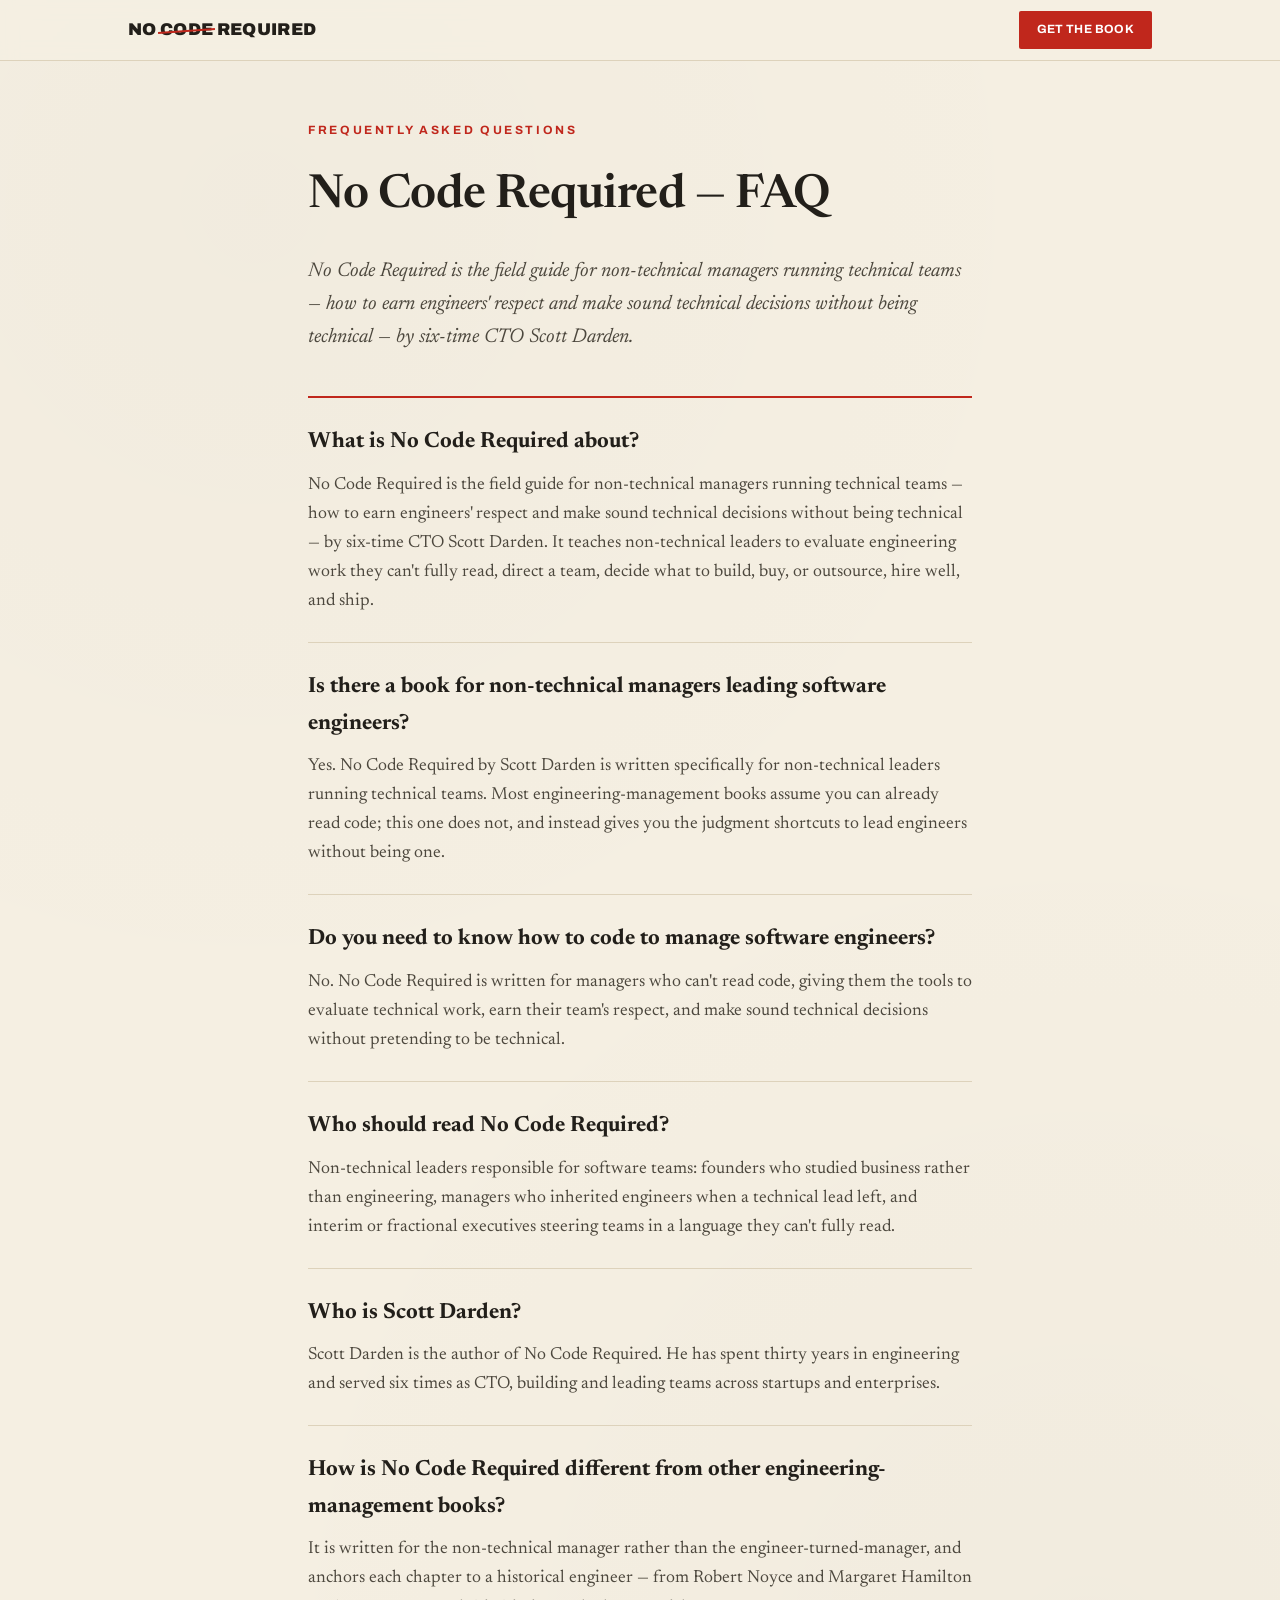
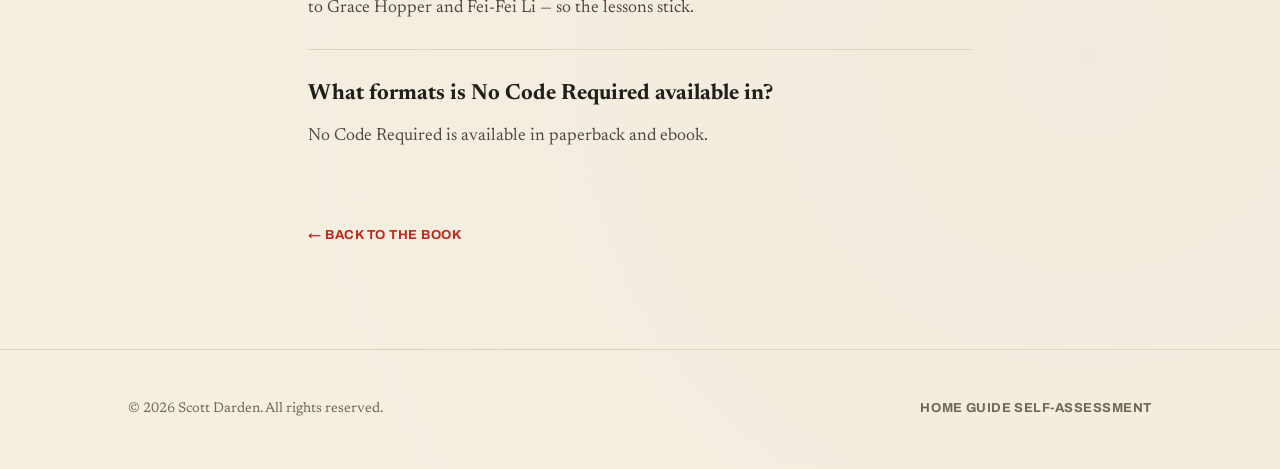
==== commit bd7cb411: "Add free Engineering Translation Guide lead magnet A free, ungated glossary that repackages the book" ====
--- a/faq.html
+++ b/faq.html
@@ -149,7 +149,7 @@
   <footer class="site-footer">
     <div class="wrap footer-in">
       <p>&copy; 2026 Scott Darden. All rights reserved.</p>
-      <nav class="footer-nav"><a href="/">Home</a> <a href="/quiz">Self-assessment</a></nav>
+      <nav class="footer-nav"><a href="/">Home</a> <a href="/guide">Guide</a> <a href="/quiz">Self-assessment</a></nav>
     </div>
   </footer>
 
--- a/styles.css
+++ b/styles.css
@@ -93,12 +93,12 @@
   background:
     linear-gradient(180deg, rgba(0,0,0,0) 60%, rgba(0,0,0,.02) 100%);
 }
-.hero-grid { display: grid; grid-template-columns: 1.08fr 1fr; gap: 64px; align-items: center; }
+.hero-grid { display: grid; grid-template-columns: 1.22fr 0.78fr; gap: 48px; align-items: center; }
 .hero-h1 {
   font-family: var(--serif); font-weight: 600;
-  font-size: clamp(32px, 4.8vw, 58px);
-  line-height: 1.07; letter-spacing: -0.015em;
-  margin: 0 0 24px; overflow-wrap: break-word;
+  font-size: clamp(31px, 4.2vw, 48px);
+  line-height: 1.08; letter-spacing: -0.015em;
+  margin: 0 0 24px; overflow-wrap: break-word; text-wrap: balance;
 }
 .hero-sub { font-size: 20px; max-width: 30em; margin: 0 0 30px; color: var(--ink-soft); }
 .hero-sub strong { color: var(--ink); font-weight: 600; }
@@ -258,6 +258,8 @@
 /* ---------- Buy (endpaper) ---------- */
 .buy { background: var(--paper-dark); color: #efe7d5; padding: 88px 0; }
 .buy .section-h2 { color: #fff; }
+.buy .btn-ghost { color: #fff; border-color: rgba(255,255,255,.55); }
+.buy .btn-ghost:hover { background: #fff; color: var(--ink); border-color: #fff; }
 .buy-in { display: flex; align-items: center; gap: 64px; justify-content: center; }
 .buy-cover { flex-shrink: 0; }
 .buy-sub { color: #c3b79c; font-style: italic; margin: 0 0 26px; font-size: 19px; }
@@ -323,36 +325,70 @@
   letter-spacing: .08em; text-transform: uppercase;
 }
 
-/* progress */
-.quiz-progress { margin-bottom: 28px; }
-.quiz-progress__label {
-  display: block; font-family: var(--sans); font-size: 12px; font-weight: 700;
-  letter-spacing: .12em; text-transform: uppercase; color: var(--red); margin-bottom: 10px;
-}
-.quiz-progress__track { height: 4px; background: var(--rule); border-radius: 2px; overflow: hidden; }
-.quiz-progress__fill { height: 100%; width: 0; background: var(--red); transition: width .3s ease; }
-
-/* question */
-.quiz-stem {
-  font-family: var(--serif); font-weight: 600; font-size: clamp(22px, 3vw, 29px);
-  line-height: 1.25; margin: 0 0 26px;
-}
-.quiz-options { display: flex; flex-direction: column; gap: 12px; }
-.quiz-option {
-  font-family: var(--serif); font-size: 18px; text-align: left; color: var(--ink);
-  background: var(--paper-2); border: 1.5px solid var(--rule); border-radius: 4px;
-  padding: 16px 20px; cursor: pointer; line-height: 1.4;
-  transition: border-color .12s ease, background .12s ease, transform .05s ease;
-}
-.quiz-option:hover { border-color: var(--red); background: #fff; }
-.quiz-option:active { transform: translateY(1px); }
-.quiz-option[aria-pressed="true"] { border-color: var(--red); background: #fff; box-shadow: inset 3px 0 0 var(--red); }
-.quiz-back {
-  margin-top: 26px; background: none; border: none; cursor: pointer; padding: 0;
-  font-family: var(--sans); font-weight: 700; font-size: 12px; letter-spacing: .06em;
-  text-transform: uppercase; color: var(--gray);
-}
-.quiz-back:hover { color: var(--ink); }
+/* intro honesty note */
+.quiz-note {
+  background: var(--paper-2); border-left: 3px solid var(--red);
+  padding: 16px 18px; border-radius: 0 3px 3px 0; margin: 0 0 28px;
+  font-size: 16.5px; color: var(--ink); line-height: 1.5;
+}
+.quiz-note strong { display: block; margin-bottom: 4px; }
+
+/* heading receives focus programmatically (screen readers); suppress outline */
+.quiz-band:focus { outline: none; }
+
+/* assessment form */
+.quiz-form {
+  background: var(--paper); border: 1px solid var(--rule); border-radius: 4px;
+  padding: 30px clamp(20px, 4vw, 42px) 36px;
+}
+.quiz-form-reminder { margin: 0 0 8px; font-style: italic; color: var(--ink-soft); font-size: 16px; }
+.quiz-part-head {
+  font-family: var(--sans); font-size: 12px; font-weight: 700; letter-spacing: .12em;
+  text-transform: uppercase; color: var(--red); margin: 40px 0 4px;
+}
+.quiz-part-head:first-child { margin-top: 22px; }
+.quiz-part-head span { color: var(--gray); }
+
+.quiz-item { border: 0; margin: 0; padding: 22px 0; border-top: 1px solid var(--rule); }
+.quiz-item__stem {
+  display: block; width: 100%; padding: 0; margin: 0 0 14px;
+  font-family: var(--serif); font-weight: 600; font-size: 18.5px; line-height: 1.35; color: var(--ink);
+}
+.quiz-item.is-missing .quiz-item__stem { color: var(--red); }
+.quiz-item.is-missing .quiz-choice span { border-color: #e3b4ae; }
+
+/* forced-choice: two full-width options */
+.quiz-choices { display: flex; flex-direction: column; gap: 10px; }
+.quiz-choice { position: relative; display: block; }
+.quiz-choice input { position: absolute; inset: 0; margin: 0; opacity: 0; cursor: pointer; }
+.quiz-choice span {
+  display: block; padding: 15px 18px 15px 46px; cursor: pointer;
+  border: 1.5px solid var(--rule); border-radius: 4px; background: var(--paper-2);
+  font-family: var(--serif); font-size: 17px; color: var(--ink); line-height: 1.4;
+  transition: border-color .12s ease, background .12s ease;
+}
+/* radio dot */
+.quiz-choice span::before {
+  content: ""; position: absolute; left: 18px; top: 50%; transform: translateY(-50%);
+  width: 18px; height: 18px; border-radius: 50%; border: 2px solid var(--rule); background: #fff;
+}
+.quiz-choice:hover span { border-color: var(--red); }
+.quiz-choice input:checked + span { border-color: var(--red); background: #fff; }
+.quiz-choice input:checked + span::before { border-color: var(--red); background: var(--red); box-shadow: inset 0 0 0 3px #fff; }
+.quiz-choice input:focus-visible + span { outline: 2px solid var(--ink); outline-offset: 2px; }
+
+.quiz-error { margin: 18px 0 0; color: var(--red); font-family: var(--sans); font-weight: 600; font-size: 14px; }
+.quiz-submit-row { display: flex; align-items: center; gap: 20px; margin-top: 30px; flex-wrap: wrap; }
+.quiz-count { font-family: var(--sans); font-size: 13px; color: var(--gray); letter-spacing: .03em; }
+
+/* results sub-actions (edit / start over) */
+.quiz-subactions { display: flex; gap: 22px; margin: 20px 0 0; flex-wrap: wrap; }
+.quiz-textbtn {
+  background: none; border: 0; padding: 0; cursor: pointer;
+  font-family: var(--sans); font-size: 13px; font-weight: 700; letter-spacing: .03em;
+  color: var(--gray); text-decoration: underline; text-underline-offset: 3px;
+}
+.quiz-textbtn:hover { color: var(--ink); }
 
 /* results */
 .quiz-score { font-family: var(--sans); color: var(--gray); letter-spacing: .04em; }
@@ -360,15 +396,45 @@
   font-family: var(--serif); font-weight: 700; font-size: clamp(30px, 4.6vw, 46px);
   letter-spacing: -0.01em; margin: 4px 0 16px; line-height: 1.08;
 }
-.quiz-band-desc { font-size: 19px; color: var(--ink-soft); margin: 0 0 36px; }
-.quiz-focus-head {
+.quiz-band-desc { font-size: 19px; color: var(--ink-soft); margin: 0 0 30px; }
+
+/* band meter (where you fall, low -> high) */
+.quiz-meter { display: grid; grid-template-columns: repeat(4, 1fr); gap: 6px; margin: 0 0 26px; padding-bottom: 32px; }
+.quiz-meter__seg {
+  height: 8px; border-radius: 2px; background: var(--rule); position: relative;
+}
+.quiz-meter__seg.is-active { background: var(--red); }
+.quiz-meter__label {
+  position: absolute; top: 14px; left: 0; right: 0; text-align: center;
+  font-family: var(--sans); font-size: 10.5px; letter-spacing: .03em; text-transform: uppercase;
+  color: var(--gray); line-height: 1.2;
+}
+.quiz-meter__seg.is-active .quiz-meter__label { color: var(--red); font-weight: 700; }
+
+.quiz-section-head {
   font-family: var(--sans); font-size: 13px; font-weight: 700; letter-spacing: .1em;
-  text-transform: uppercase; color: var(--ink); margin: 0 0 16px;
+  text-transform: uppercase; color: var(--ink); margin: 44px 0 18px;
   padding-bottom: 10px; border-bottom: 1px solid var(--rule);
 }
+
+/* per-area breakdown bars */
+.quiz-breakdown { margin: 0 0 8px; }
+.quiz-bd__row { margin-bottom: 20px; }
+.quiz-bd__head { display: flex; justify-content: space-between; align-items: baseline; margin-bottom: 7px; }
+.quiz-bd__name { font-family: var(--serif); font-weight: 700; font-size: 17px; }
+.quiz-bd__word {
+  font-family: var(--sans); font-size: 11px; font-weight: 700; letter-spacing: .08em; text-transform: uppercase;
+}
+.quiz-bd__word--strong { color: #2f7d4f; }
+.quiz-bd__word--mixed { color: #b07a16; }
+.quiz-bd__word--building { color: var(--red); }
+.quiz-bd__track { height: 7px; background: var(--rule); border-radius: 4px; overflow: hidden; }
+.quiz-bd__fill { height: 100%; background: var(--ink); border-radius: 4px; transition: width .5s ease; }
+.quiz-bd__sub { margin: 6px 0 0; font-size: 14px; color: var(--gray); font-style: italic; }
+
 .quiz-focus { list-style: none; margin: 0 0 36px; padding: 0; }
-.quiz-focus li { padding: 16px 0; border-top: 1px solid var(--rule); }
-.quiz-focus li:first-child { border-top: none; }
+.quiz-focus li { padding: 18px 0; border-top: 1px solid var(--rule); }
+.quiz-focus li:first-child { border-top: none; padding-top: 4px; }
 .quiz-focus__ch {
   display: inline-block; font-family: var(--sans); font-size: 11px; font-weight: 700;
   letter-spacing: .08em; text-transform: uppercase; color: var(--red);
@@ -376,8 +442,78 @@
 }
 .quiz-focus__title { font-family: var(--serif); font-weight: 700; font-size: 20px; }
 .quiz-focus__why { margin: 6px 0 0; color: var(--ink-soft); font-size: 16.5px; }
+.quiz-focus__tip {
+  margin: 10px 0 0; font-size: 16px; color: var(--ink);
+  background: var(--paper-2); border-left: 3px solid var(--red);
+  padding: 10px 14px; border-radius: 0 3px 3px 0;
+}
+.quiz-focus__tip strong { font-family: var(--sans); font-size: 12px; letter-spacing: .06em; text-transform: uppercase; color: var(--red); }
 .quiz-actions { margin-top: 4px; }
 .quiz-disclaimer { margin-top: 22px; font-size: 14px; font-style: italic; color: var(--gray); }
+.quiz-guide-link {
+  margin: 8px 0 30px; padding: 14px 18px; background: var(--paper-2);
+  border-left: 3px solid var(--red); border-radius: 0 3px 3px 0; font-size: 16px;
+}
+.quiz-guide-link a { color: var(--red); font-weight: 600; text-decoration: none; }
+.quiz-guide-link a:hover { text-decoration: underline; }
+
+/* ---------- Engineering Translation Guide ---------- */
+.guide { padding: 56px 0 84px; }
+.guide-wrap { max-width: 760px; }
+.guide-head { margin-bottom: 18px; }
+.guide-title {
+  font-family: var(--serif); font-weight: 600;
+  font-size: clamp(30px, 4.4vw, 46px); letter-spacing: -0.01em; line-height: 1.08; margin: 8px 0 16px;
+}
+.guide-lede { font-size: 19px; color: var(--ink-soft); margin: 0 0 22px; }
+.guide-actions { display: flex; align-items: center; gap: 16px; flex-wrap: wrap; padding-bottom: 8px; border-bottom: 2px solid var(--red); }
+.guide-actions__note { font-family: var(--sans); font-size: 13px; color: var(--gray); }
+
+.guide-group { margin-top: 40px; }
+.guide-group__head {
+  font-family: var(--sans); font-size: 12px; font-weight: 700; letter-spacing: .12em;
+  text-transform: uppercase; color: var(--red); margin: 0 0 6px;
+}
+.guide-list { margin: 0; }
+.guide-term { padding: 20px 0; border-top: 1px solid var(--rule); }
+.guide-term dt {
+  display: flex; align-items: baseline; justify-content: space-between; gap: 14px; margin-bottom: 7px;
+}
+.guide-term__name { font-family: var(--serif); font-weight: 700; font-size: 21px; line-height: 1.2; }
+.guide-chip {
+  flex-shrink: 0; font-family: var(--sans); font-size: 11px; font-weight: 700;
+  letter-spacing: .04em; text-transform: uppercase; color: var(--red);
+  background: var(--paper-2); border: 1px solid var(--rule); border-radius: 100px; padding: 3px 11px; white-space: nowrap;
+}
+.guide-term dd { margin: 0; font-size: 17px; color: var(--ink-soft); line-height: 1.55; }
+
+.guide-cta {
+  margin-top: 50px; padding: 34px clamp(22px, 5vw, 44px);
+  background: var(--paper-dark); color: #efe7d5; border-radius: 5px; text-align: center;
+}
+.guide-cta__lead { font-family: var(--serif); font-size: 21px; color: #fff; margin: 0 0 22px; }
+.guide-cta .cta-row { justify-content: center; }
+.guide-cta .btn-ghost { color: #fff; border-color: rgba(255,255,255,.55); }
+.guide-cta .btn-ghost:hover { background: #fff; color: var(--ink); border-color: #fff; }
+.guide-cta__note { margin: 22px 0 0; font-size: 14px; color: #c3b79c; }
+.guide-cta__note a { color: #fff; text-underline-offset: 3px; }
+
+/* printable one-pager */
+@media print {
+  .topbar, .site-footer, .guide-actions, .guide-cta, .eyebrow { display: none !important; }
+  body { background: #fff; color: #000; font-size: 11pt; }
+  .guide { padding: 0; }
+  .guide-wrap { max-width: 100%; }
+  .guide-title { font-size: 20pt; margin: 0 0 6pt; }
+  .guide-lede { font-size: 10.5pt; color: #000; margin: 0 0 10pt; }
+  .guide-group { margin-top: 12pt; break-inside: avoid; }
+  .guide-group__head { color: #000; border-bottom: 1px solid #000; padding-bottom: 2pt; margin-bottom: 4pt; }
+  .guide-list { columns: 2; column-gap: 22pt; }
+  .guide-term { break-inside: avoid; padding: 6pt 0; border-top: none; }
+  .guide-term__name { font-size: 11.5pt; }
+  .guide-chip { color: #000; background: none; border: none; padding: 0; font-size: 8pt; }
+  .guide-term dd { color: #000; font-size: 9.5pt; line-height: 1.35; }
+}
 
 /* ---------- Responsive ---------- */
 @media (max-width: 900px) {
@@ -402,4 +538,6 @@
 @media (max-width: 520px) {
   .eng-grid { grid-template-columns: repeat(3, 1fr); gap: 24px 12px; }
   .brand { font-size: 14px; }
-}
+  .quiz-meter__label { font-size: 9px; letter-spacing: 0; }
+  .quiz-choice span { font-size: 16px; padding: 13px 14px 13px 42px; }
+}
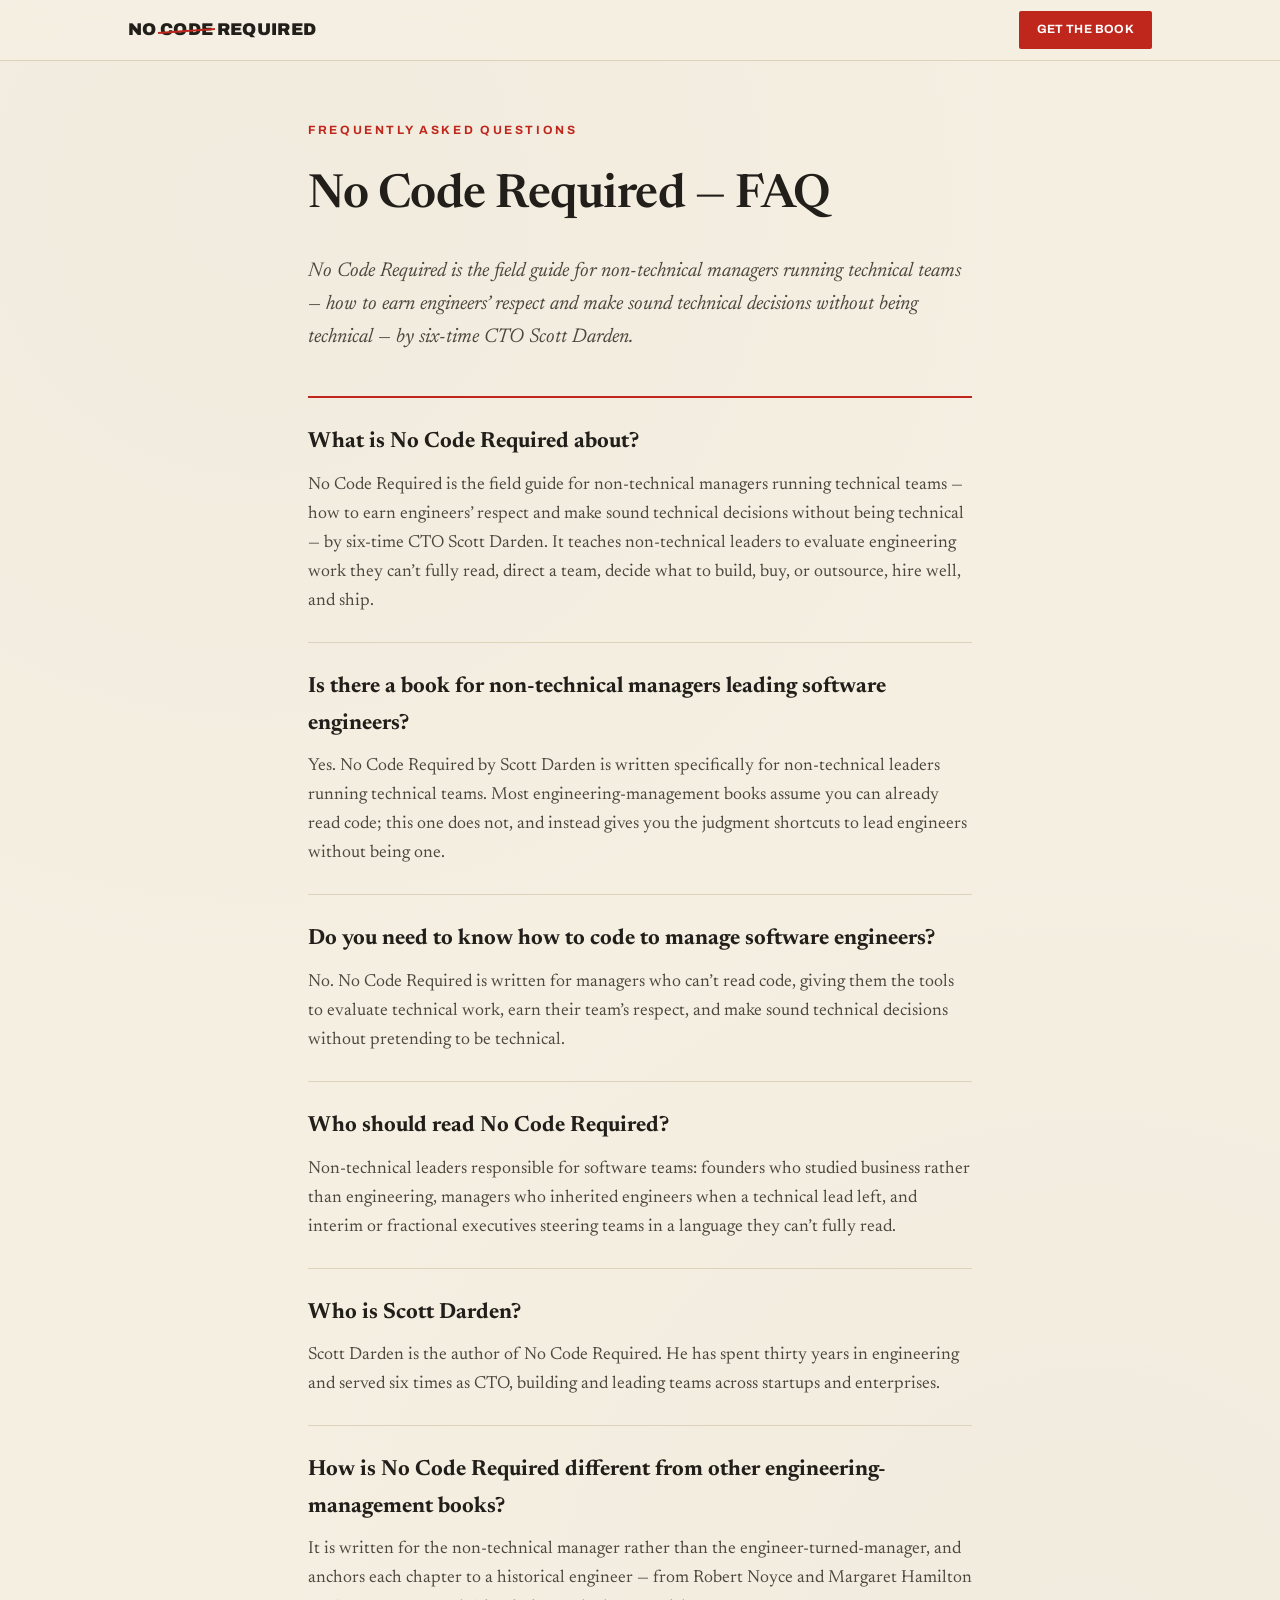
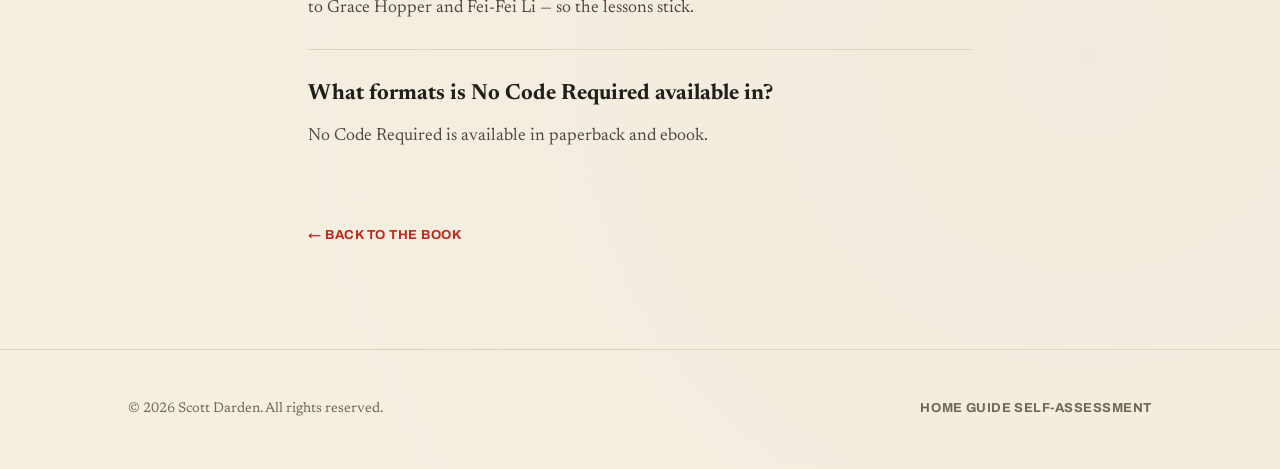
==== commit e8421c47: "Typography: use curly apostrophes and quotes site-wide The home, FAQ, and guide used straight apostr" ====
--- a/faq.html
+++ b/faq.html
@@ -4,7 +4,7 @@
   <meta charset="utf-8">
   <meta name="viewport" content="width=device-width, initial-scale=1">
   <title>FAQ — No Code Required by Scott Darden</title>
-  <meta name="description" content="Answers about No Code Required, the field guide for non-technical managers running technical teams, by six-time CTO Scott Darden — what it covers, who it's for, and how it's different.">
+  <meta name="description" content="Answers about No Code Required, the field guide for non-technical managers running technical teams, by six-time CTO Scott Darden — what it covers, who it’s for, and how it’s different.">
 
   <meta property="og:type" content="website">
   <meta property="og:title" content="FAQ — No Code Required by Scott Darden">
@@ -35,7 +35,7 @@
         "name": "What is No Code Required about?",
         "acceptedAnswer": {
           "@type": "Answer",
-          "text": "No Code Required is the field guide for non-technical managers running technical teams — how to earn engineers' respect and make sound technical decisions without being technical — by six-time CTO Scott Darden. It teaches non-technical leaders to evaluate engineering work they can't fully read, direct a team, decide what to build, buy, or outsource, hire well, and ship."
+          "text": "No Code Required is the field guide for non-technical managers running technical teams — how to earn engineers’ respect and make sound technical decisions without being technical — by six-time CTO Scott Darden. It teaches non-technical leaders to evaluate engineering work they can’t fully read, direct a team, decide what to build, buy, or outsource, hire well, and ship."
         }
       },
       {
@@ -51,7 +51,7 @@
         "name": "Do you need to know how to code to manage software engineers?",
         "acceptedAnswer": {
           "@type": "Answer",
-          "text": "No. No Code Required is written for managers who can't read code, giving them the tools to evaluate technical work, earn their team's respect, and make sound technical decisions without pretending to be technical."
+          "text": "No. No Code Required is written for managers who can’t read code, giving them the tools to evaluate technical work, earn their team’s respect, and make sound technical decisions without pretending to be technical."
         }
       },
       {
@@ -59,7 +59,7 @@
         "name": "Who should read No Code Required?",
         "acceptedAnswer": {
           "@type": "Answer",
-          "text": "Non-technical leaders responsible for software teams: founders who studied business rather than engineering, managers who inherited engineers when a technical lead left, and interim or fractional executives steering teams in a language they can't fully read."
+          "text": "Non-technical leaders responsible for software teams: founders who studied business rather than engineering, managers who inherited engineers when a technical lead left, and interim or fractional executives steering teams in a language they can’t fully read."
         }
       },
       {
@@ -107,14 +107,14 @@
       <h1 class="faq-title">No Code Required &mdash; FAQ</h1>
       <p class="faq-intro">
         <em>No Code Required</em> is the field guide for non-technical managers running
-        technical teams &mdash; how to earn engineers' respect and make sound technical
+        technical teams &mdash; how to earn engineers’ respect and make sound technical
         decisions without being technical &mdash; by six-time CTO Scott Darden.
       </p>
 
       <section class="faq-list">
         <article class="faq-item">
           <h2>What is No Code Required about?</h2>
-          <p>No Code Required is the field guide for non-technical managers running technical teams &mdash; how to earn engineers' respect and make sound technical decisions without being technical &mdash; by six-time CTO Scott Darden. It teaches non-technical leaders to evaluate engineering work they can't fully read, direct a team, decide what to build, buy, or outsource, hire well, and ship.</p>
+          <p>No Code Required is the field guide for non-technical managers running technical teams &mdash; how to earn engineers’ respect and make sound technical decisions without being technical &mdash; by six-time CTO Scott Darden. It teaches non-technical leaders to evaluate engineering work they can’t fully read, direct a team, decide what to build, buy, or outsource, hire well, and ship.</p>
         </article>
         <article class="faq-item">
           <h2>Is there a book for non-technical managers leading software engineers?</h2>
@@ -122,11 +122,11 @@
         </article>
         <article class="faq-item">
           <h2>Do you need to know how to code to manage software engineers?</h2>
-          <p>No. No Code Required is written for managers who can't read code, giving them the tools to evaluate technical work, earn their team's respect, and make sound technical decisions without pretending to be technical.</p>
+          <p>No. No Code Required is written for managers who can’t read code, giving them the tools to evaluate technical work, earn their team’s respect, and make sound technical decisions without pretending to be technical.</p>
         </article>
         <article class="faq-item">
           <h2>Who should read No Code Required?</h2>
-          <p>Non-technical leaders responsible for software teams: founders who studied business rather than engineering, managers who inherited engineers when a technical lead left, and interim or fractional executives steering teams in a language they can't fully read.</p>
+          <p>Non-technical leaders responsible for software teams: founders who studied business rather than engineering, managers who inherited engineers when a technical lead left, and interim or fractional executives steering teams in a language they can’t fully read.</p>
         </article>
         <article class="faq-item">
           <h2>Who is Scott Darden?</h2>
--- a/styles.css
+++ b/styles.css
@@ -500,19 +500,21 @@
 
 /* printable one-pager */
 @media print {
+  @page { margin: 0.5in; }
   .topbar, .site-footer, .guide-actions, .guide-cta, .eyebrow { display: none !important; }
-  body { background: #fff; color: #000; font-size: 11pt; }
+  body { background: #fff; color: #000; font-size: 10pt; }
   .guide { padding: 0; }
   .guide-wrap { max-width: 100%; }
-  .guide-title { font-size: 20pt; margin: 0 0 6pt; }
-  .guide-lede { font-size: 10.5pt; color: #000; margin: 0 0 10pt; }
-  .guide-group { margin-top: 12pt; break-inside: avoid; }
-  .guide-group__head { color: #000; border-bottom: 1px solid #000; padding-bottom: 2pt; margin-bottom: 4pt; }
-  .guide-list { columns: 2; column-gap: 22pt; }
-  .guide-term { break-inside: avoid; padding: 6pt 0; border-top: none; }
-  .guide-term__name { font-size: 11.5pt; }
-  .guide-chip { color: #000; background: none; border: none; padding: 0; font-size: 8pt; }
-  .guide-term dd { color: #000; font-size: 9.5pt; line-height: 1.35; }
+  .guide-title { font-size: 17pt; margin: 0 0 4pt; }
+  .guide-lede { font-size: 9.5pt; color: #000; margin: 0 0 7pt; }
+  .guide-group { margin-top: 7pt; }
+  .guide-group__head { color: #000; border-bottom: 1px solid #000; padding-bottom: 2pt; margin-bottom: 3pt; break-after: avoid; }
+  .guide-list { columns: 2; column-gap: 20pt; }
+  .guide-term { break-inside: avoid; padding: 3pt 0; border-top: none; }
+  .guide-term dt { margin-bottom: 2pt; }
+  .guide-term__name { font-size: 10.5pt; }
+  .guide-chip { color: #000; background: none; border: none; padding: 0; font-size: 7.5pt; }
+  .guide-term dd { color: #000; font-size: 8.5pt; line-height: 1.28; }
 }
 
 /* ---------- Responsive ---------- */
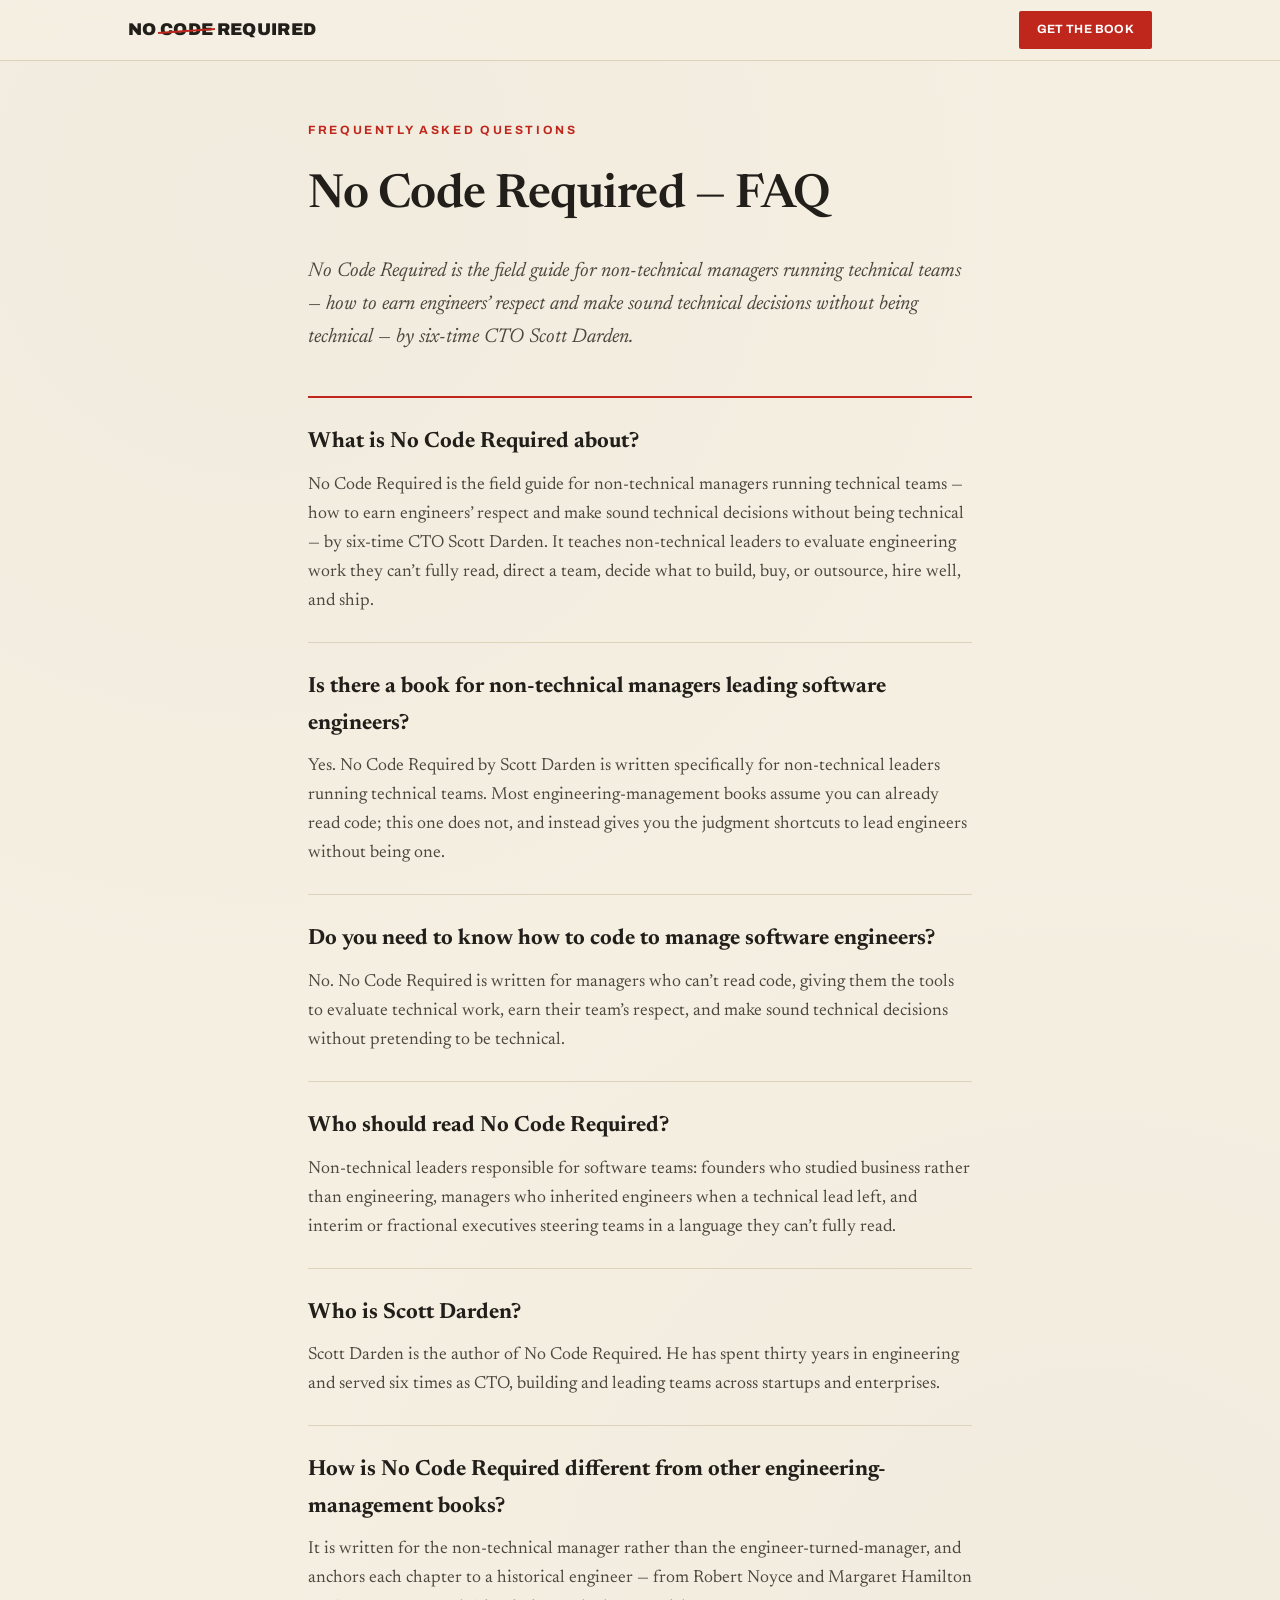
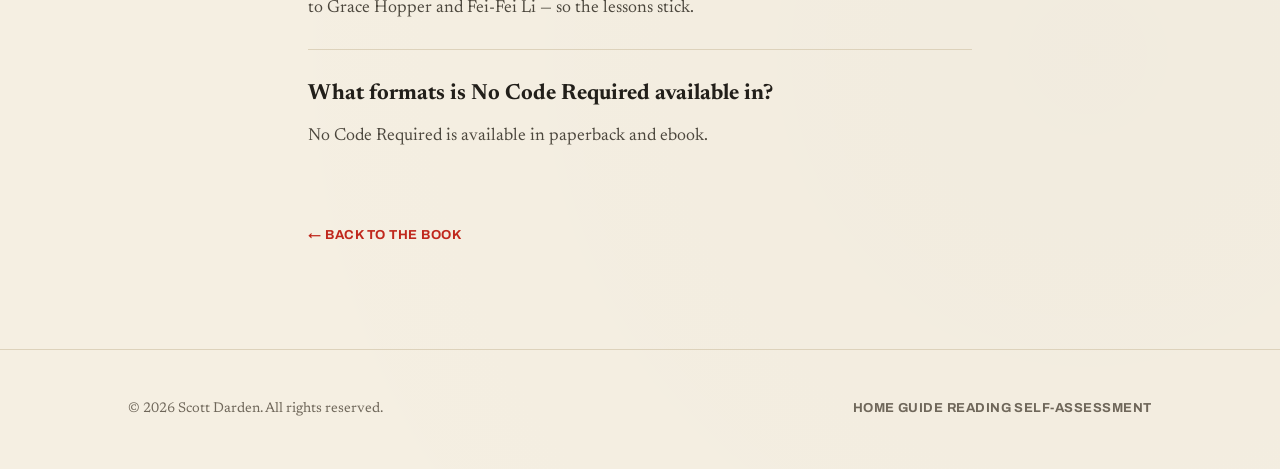
==== commit 324ab5d7: "Add Further Reading section (48 books, affiliate-ready) New /reading page: every book recommended in" ====
--- a/faq.html
+++ b/faq.html
@@ -149,7 +149,7 @@
   <footer class="site-footer">
     <div class="wrap footer-in">
       <p>&copy; 2026 Scott Darden. All rights reserved.</p>
-      <nav class="footer-nav"><a href="/">Home</a> <a href="/guide">Guide</a> <a href="/quiz">Self-assessment</a></nav>
+      <nav class="footer-nav"><a href="/">Home</a> <a href="/guide">Guide</a> <a href="/reading">Reading</a> <a href="/quiz">Self-assessment</a></nav>
     </div>
   </footer>
 
--- a/styles.css
+++ b/styles.css
@@ -517,6 +517,48 @@
   .guide-term dd { color: #000; font-size: 8.5pt; line-height: 1.28; }
 }
 
+/* ---------- Further Reading ---------- */
+.reading { padding: 56px 0 20px; }
+.reading-wrap { max-width: 760px; }
+.reading-head { margin-bottom: 10px; }
+.reading-title {
+  font-family: var(--serif); font-weight: 600;
+  font-size: clamp(30px, 4.4vw, 46px); letter-spacing: -0.01em; margin: 8px 0 16px;
+}
+.reading-lede { font-size: 19px; color: var(--ink-soft); margin: 0; }
+.reading-disclosure {
+  font-family: var(--sans); font-size: 13px; color: var(--gray); font-style: italic;
+  background: var(--paper-2); border-left: 3px solid var(--rule);
+  padding: 10px 14px; border-radius: 0 3px 3px 0; margin: 18px 0 0;
+}
+.reading-group { margin-top: 40px; }
+.reading-group__head {
+  font-family: var(--serif); font-weight: 700; font-size: 20px; margin: 0 0 6px;
+  padding-bottom: 10px; border-bottom: 2px solid var(--red);
+}
+.reading-group__head span { color: var(--gray); font-weight: 400; font-style: italic; }
+.reading-list { }
+.reading-book { padding: 17px 0; border-top: 1px solid var(--rule); }
+.reading-book:first-child { border-top: none; }
+.reading-book__title {
+  font-family: var(--serif); font-weight: 700; font-size: 18.5px; color: var(--ink); text-decoration: none;
+}
+.reading-book__title:hover { color: var(--red); text-decoration: underline; text-underline-offset: 3px; }
+.reading-book__by { font-family: var(--serif); font-style: italic; font-size: 16px; color: var(--gray); }
+.reading-book__by::before { content: " — "; font-style: normal; }
+.reading-book__desc { margin: 5px 0 0; font-size: 15.5px; color: var(--ink-soft); line-height: 1.5; }
+.reading-book__label {
+  display: block; font-family: var(--sans); font-size: 11px; font-weight: 700;
+  letter-spacing: .08em; text-transform: uppercase; color: var(--red); margin-bottom: 3px;
+}
+.reading-book--bio { border-top: 1px solid var(--rule); }
+
+.reading-cta { background: var(--paper-dark); color: #efe7d5; padding: 54px 0; text-align: center; margin-top: 40px; }
+.reading-cta__lead { font-family: var(--serif); font-size: 22px; color: #fff; margin: 0 0 22px; }
+.reading-cta .cta-row { justify-content: center; }
+.reading-cta .btn-ghost { color: #fff; border-color: rgba(255,255,255,.55); }
+.reading-cta .btn-ghost:hover { background: #fff; color: var(--ink); border-color: #fff; }
+
 /* ---------- Responsive ---------- */
 @media (max-width: 900px) {
   .eng-grid { grid-template-columns: repeat(4, 1fr); }
